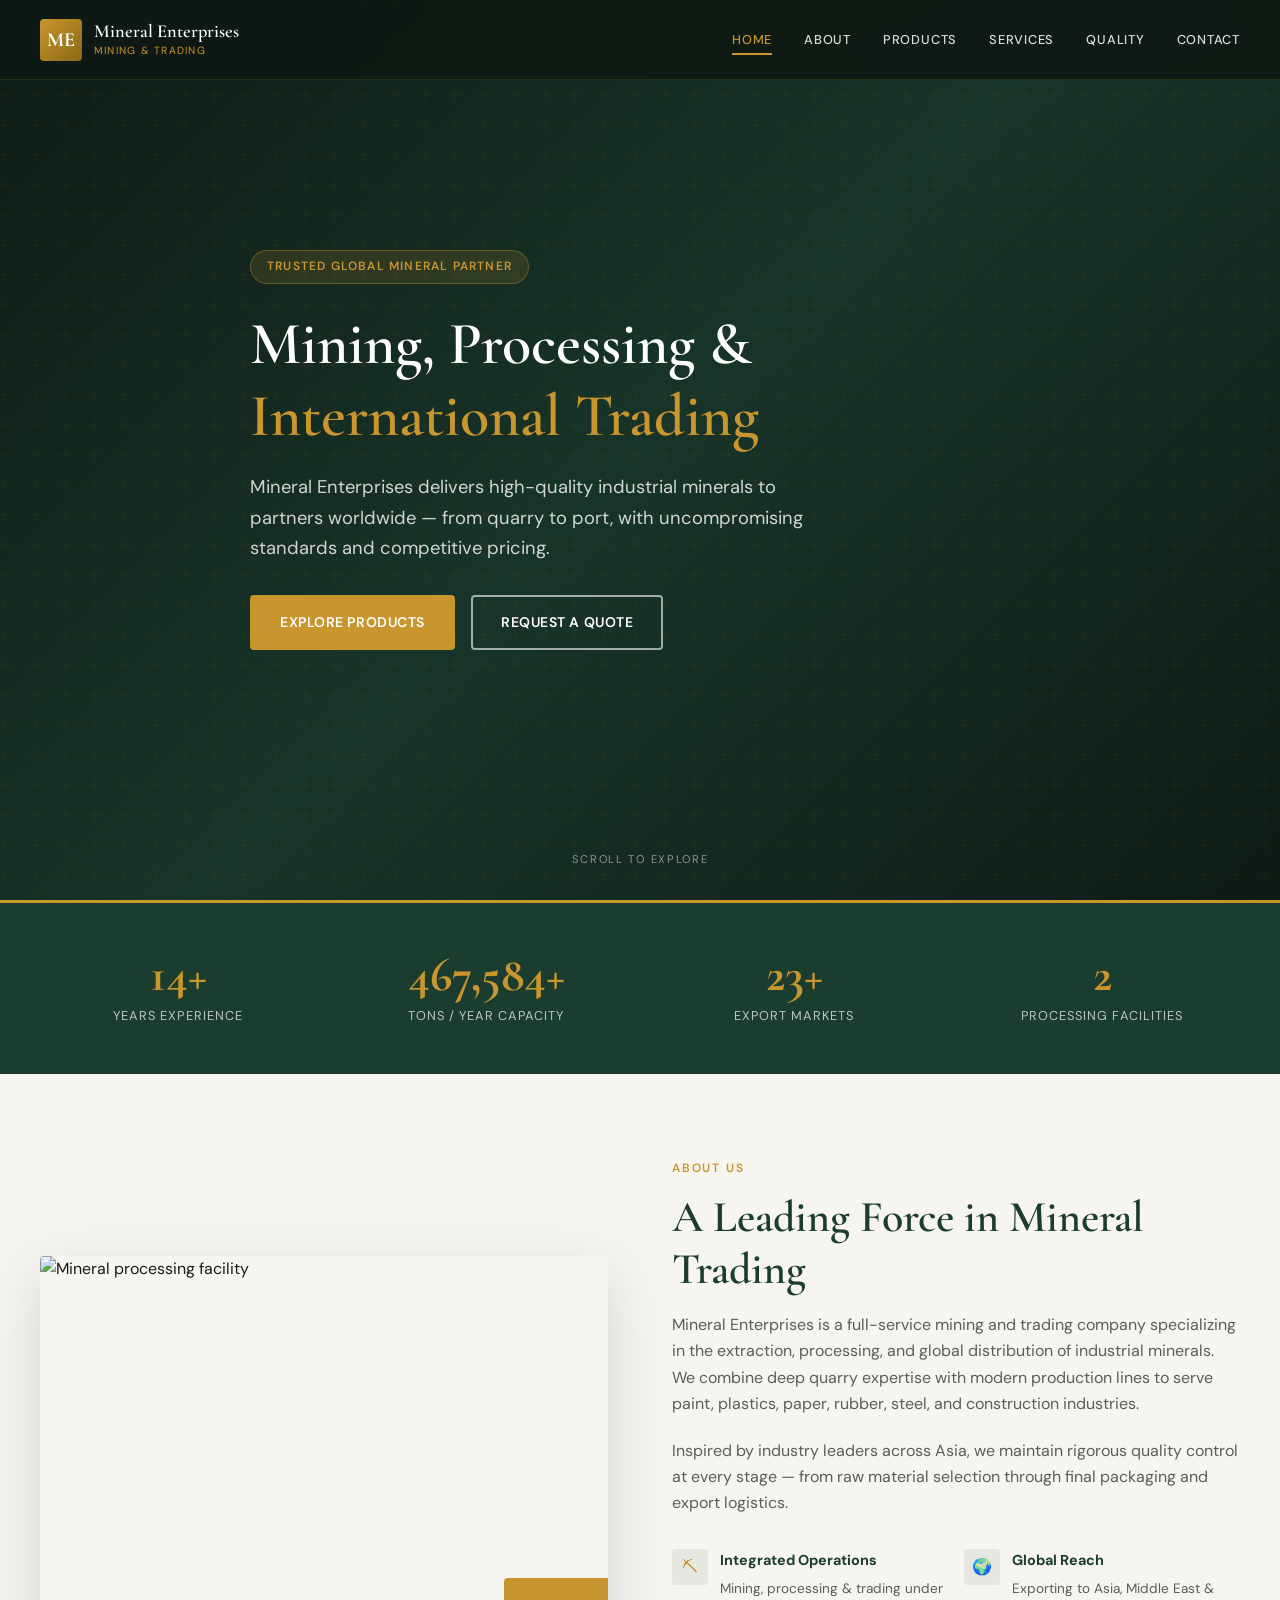
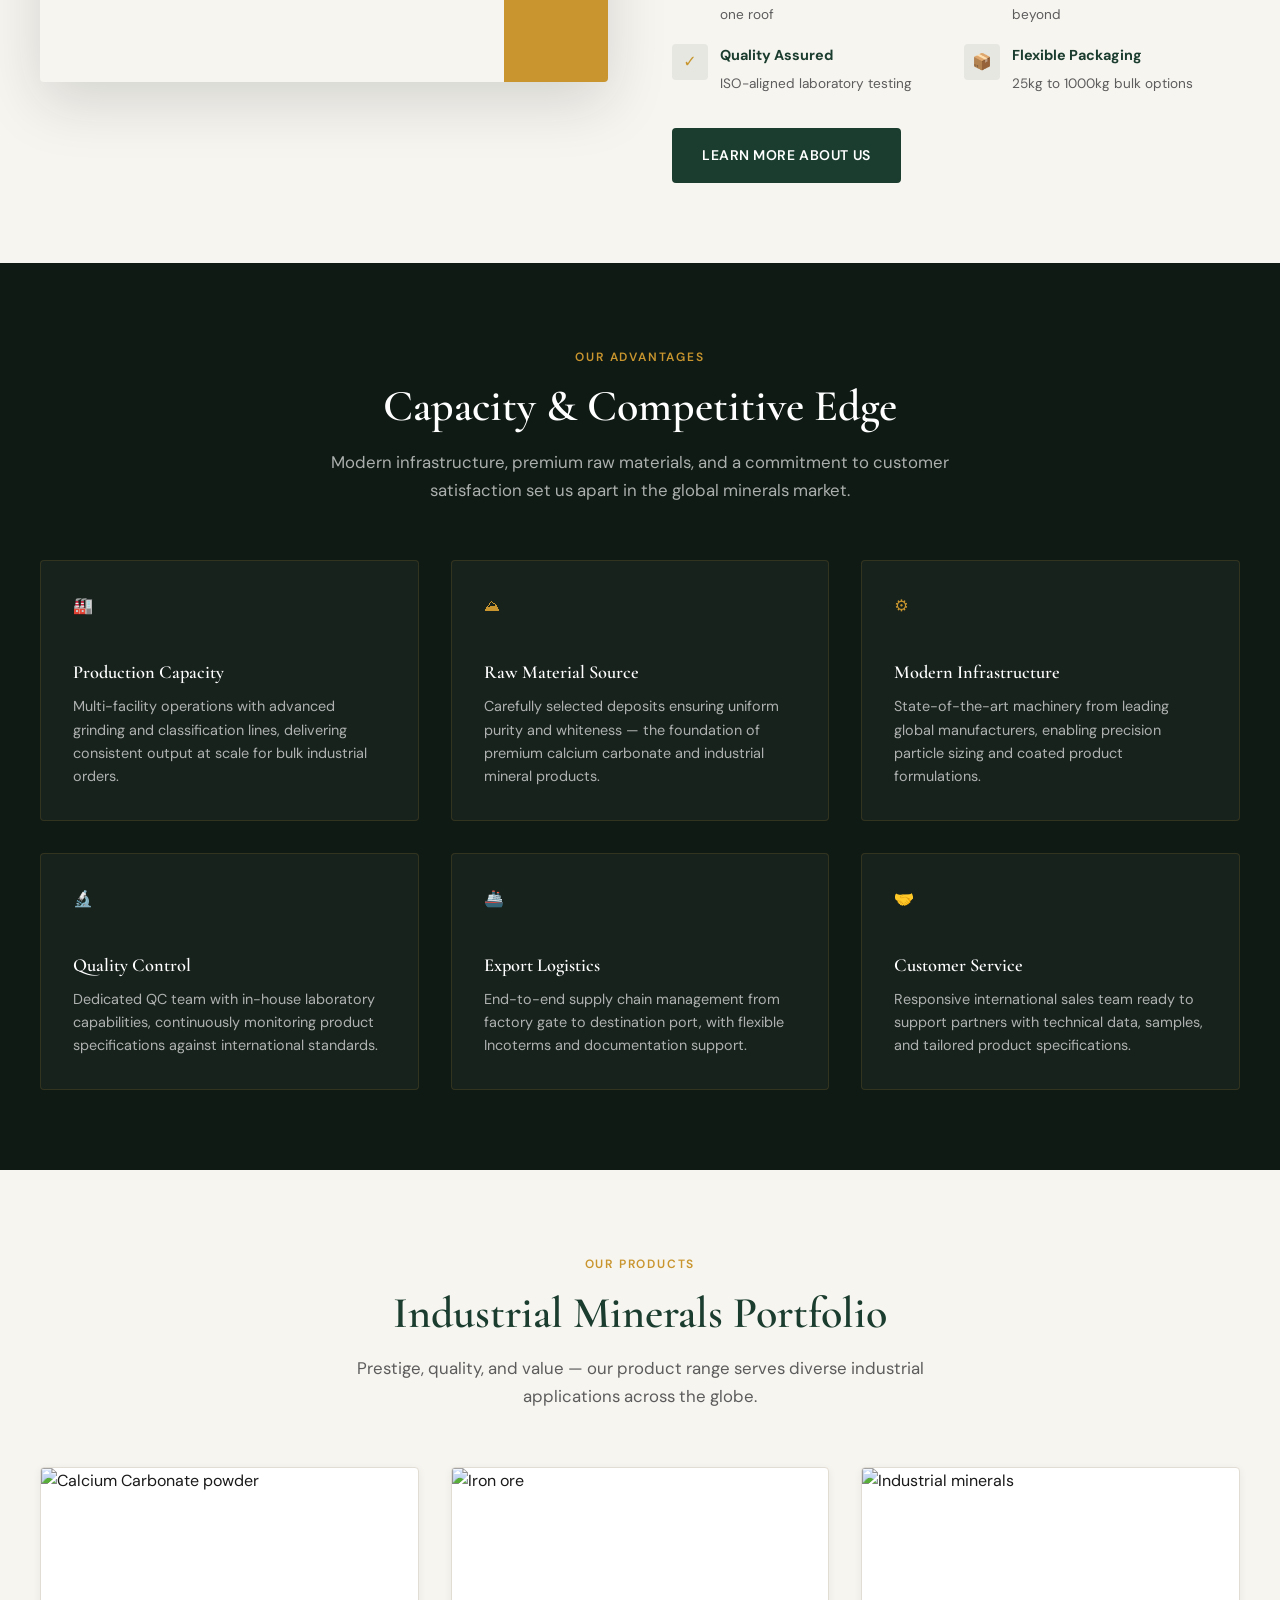
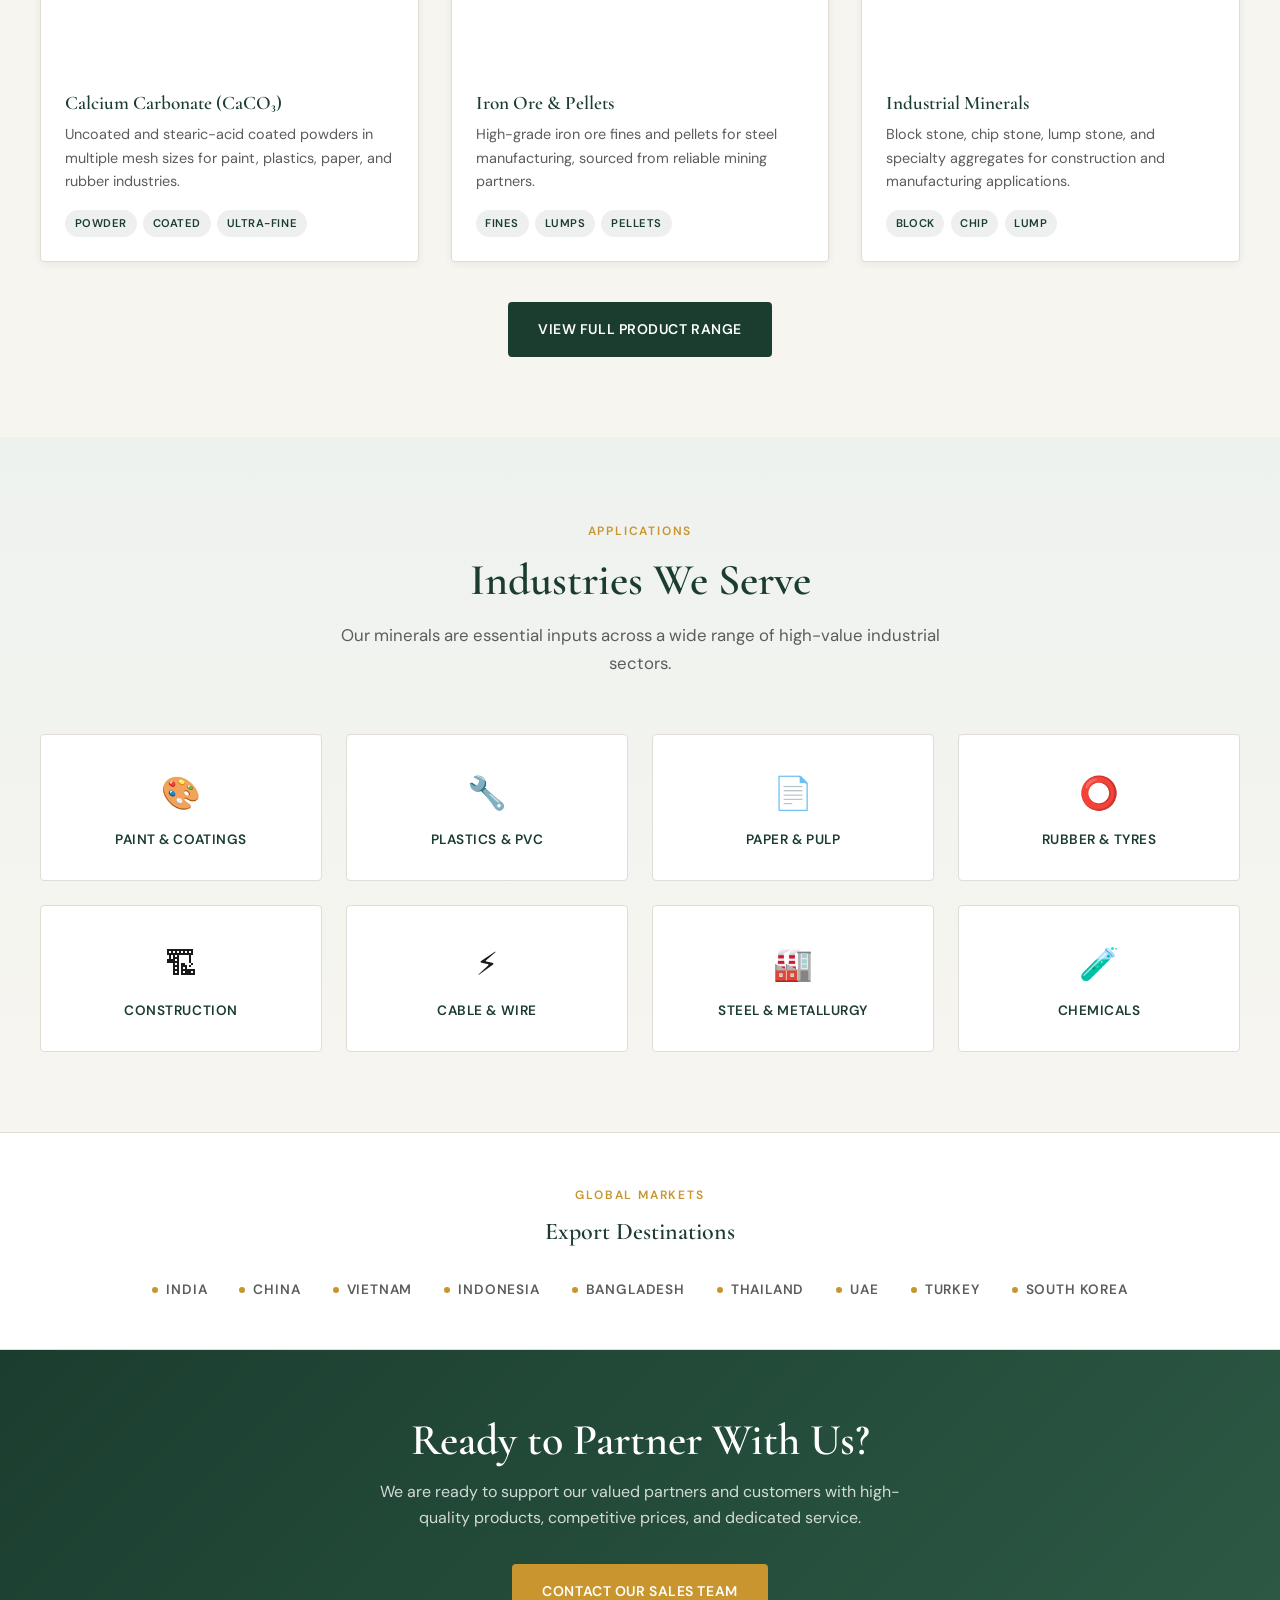
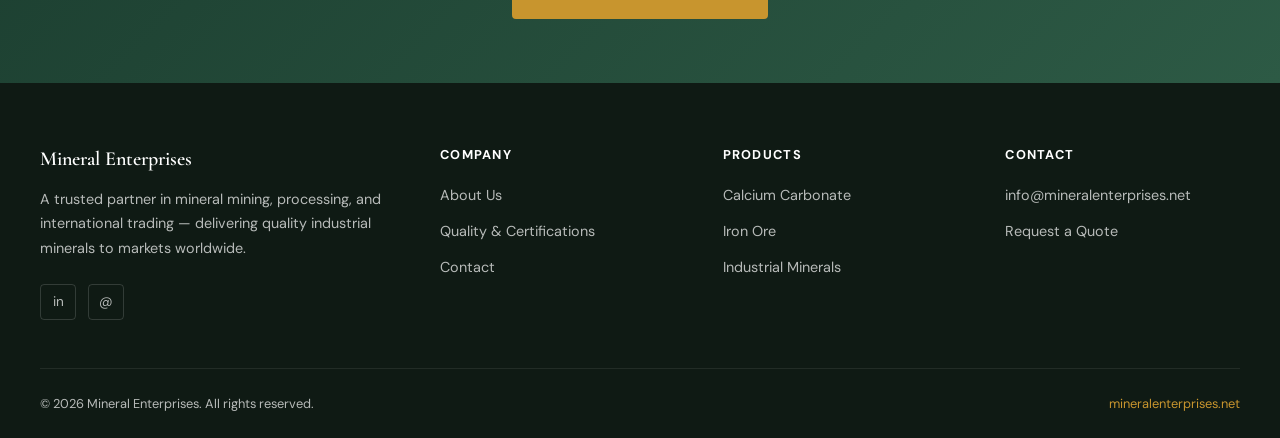
==== index.html @ fc304799 "Initial Mineral Enterprises corporate website. Static multi-page site for mineralenterprises.net wit" ====
<!DOCTYPE html>
<html lang="en">
<head>
  <meta charset="UTF-8">
  <meta name="viewport" content="width=device-width, initial-scale=1.0">
  <meta name="description" content="Mineral Enterprises — international mining, processing, and mineral trading. Premium industrial minerals for global markets.">
  <title>Mineral Enterprises | Mining &amp; Mineral Trading</title>
  <link rel="preconnect" href="https://fonts.googleapis.com">
  <link rel="preconnect" href="https://fonts.gstatic.com" crossorigin>
  <link href="https://fonts.googleapis.com/css2?family=Cormorant+Garamond:wght@500;600;700&family=DM+Sans:wght@400;500;600;700&display=swap" rel="stylesheet">
  <link rel="stylesheet" href="css/styles.css">
  <link rel="icon" href="data:image/svg+xml,<svg xmlns='http://www.w3.org/2000/svg' viewBox='0 0 100 100'><rect fill='%231b3d2f' width='100' height='100' rx='12'/><text x='50' y='68' font-size='48' text-anchor='middle' fill='%23c8952e' font-family='serif'>ME</text></svg>">
</head>
<body>

  <header class="site-header">
    <div class="container header-inner">
      <a href="index.html" class="logo">
        <div class="logo-mark">ME</div>
        <div class="logo-text">
          <span class="logo-name">Mineral Enterprises</span>
          <span class="logo-tagline">Mining &amp; Trading</span>
        </div>
      </a>
      <nav class="nav-desktop">
        <a href="index.html" class="active">Home</a>
        <a href="about.html">About</a>
        <a href="products.html">Products</a>
        <a href="services.html">Services</a>
        <a href="quality.html">Quality</a>
        <a href="contact.html">Contact</a>
      </nav>
      <button class="nav-toggle" aria-label="Toggle menu">
        <span></span><span></span><span></span>
      </button>
    </div>
    <nav class="nav-mobile">
      <a href="index.html" class="active">Home</a>
      <a href="about.html">About</a>
      <a href="products.html">Products</a>
      <a href="services.html">Services</a>
      <a href="quality.html">Quality</a>
      <a href="contact.html">Contact</a>
    </nav>
  </header>

  <section class="hero">
    <div class="hero-bg"></div>
    <div class="hero-pattern"></div>
    <div class="container hero-content">
      <div class="hero-badge">Trusted Global Mineral Partner</div>
      <h1>Mining, Processing &amp; <em>International Trading</em></h1>
      <p class="hero-lead">
        Mineral Enterprises delivers high-quality industrial minerals to partners worldwide — from quarry to port, with uncompromising standards and competitive pricing.
      </p>
      <div class="hero-actions">
        <a href="products.html" class="btn btn-primary">Explore Products</a>
        <a href="contact.html" class="btn btn-outline">Request a Quote</a>
      </div>
    </div>
    <div class="hero-scroll">Scroll to explore</div>
  </section>

  <div class="stats-bar">
    <div class="container stats-grid">
      <div class="stat-item">
        <div class="stat-number" data-count="15" data-suffix="+">0</div>
        <div class="stat-label">Years Experience</div>
      </div>
      <div class="stat-item">
        <div class="stat-number" data-count="500000" data-suffix="+">0</div>
        <div class="stat-label">Tons / Year Capacity</div>
      </div>
      <div class="stat-item">
        <div class="stat-number" data-count="25" data-suffix="+">0</div>
        <div class="stat-label">Export Markets</div>
      </div>
      <div class="stat-item">
        <div class="stat-number" data-count="3">0</div>
        <div class="stat-label">Processing Facilities</div>
      </div>
    </div>
  </div>

  <section id="about">
    <div class="container about-grid">
      <div class="about-image">
        <img src="https://images.unsplash.com/photo-1581094794329-c8112a89af12?w=800&q=80" alt="Mineral processing facility">
        <div class="about-image-accent"></div>
      </div>
      <div class="about-content">
        <span class="section-label">About Us</span>
        <h2 class="section-title">A Leading Force in Mineral Trading</h2>
        <p>
          Mineral Enterprises is a full-service mining and trading company specializing in the extraction, processing, and global distribution of industrial minerals. We combine deep quarry expertise with modern production lines to serve paint, plastics, paper, rubber, steel, and construction industries.
        </p>
        <p>
          Inspired by industry leaders across Asia, we maintain rigorous quality control at every stage — from raw material selection through final packaging and export logistics.
        </p>
        <div class="about-features">
          <div class="about-feature">
            <div class="feature-icon">⛏</div>
            <div>
              <strong>Integrated Operations</strong>
              <span>Mining, processing &amp; trading under one roof</span>
            </div>
          </div>
          <div class="about-feature">
            <div class="feature-icon">🌍</div>
            <div>
              <strong>Global Reach</strong>
              <span>Exporting to Asia, Middle East &amp; beyond</span>
            </div>
          </div>
          <div class="about-feature">
            <div class="feature-icon">✓</div>
            <div>
              <strong>Quality Assured</strong>
              <span>ISO-aligned laboratory testing</span>
            </div>
          </div>
          <div class="about-feature">
            <div class="feature-icon">📦</div>
            <div>
              <strong>Flexible Packaging</strong>
              <span>25kg to 1000kg bulk options</span>
            </div>
          </div>
        </div>
        <a href="about.html" class="btn btn-dark">Learn More About Us</a>
      </div>
    </div>
  </section>

  <section class="advantages">
    <div class="container">
      <div class="section-header">
        <span class="section-label">Our Advantages</span>
        <h2 class="section-title">Capacity &amp; Competitive Edge</h2>
        <p class="section-desc">Modern infrastructure, premium raw materials, and a commitment to customer satisfaction set us apart in the global minerals market.</p>
      </div>
      <div class="advantages-grid">
        <div class="advantage-card">
          <div class="advantage-icon">🏭</div>
          <h3>Production Capacity</h3>
          <p>Multi-facility operations with advanced grinding and classification lines, delivering consistent output at scale for bulk industrial orders.</p>
        </div>
        <div class="advantage-card">
          <div class="advantage-icon">⛰</div>
          <h3>Raw Material Source</h3>
          <p>Carefully selected deposits ensuring uniform purity and whiteness — the foundation of premium calcium carbonate and industrial mineral products.</p>
        </div>
        <div class="advantage-card">
          <div class="advantage-icon">⚙</div>
          <h3>Modern Infrastructure</h3>
          <p>State-of-the-art machinery from leading global manufacturers, enabling precision particle sizing and coated product formulations.</p>
        </div>
        <div class="advantage-card">
          <div class="advantage-icon">🔬</div>
          <h3>Quality Control</h3>
          <p>Dedicated QC team with in-house laboratory capabilities, continuously monitoring product specifications against international standards.</p>
        </div>
        <div class="advantage-card">
          <div class="advantage-icon">🚢</div>
          <h3>Export Logistics</h3>
          <p>End-to-end supply chain management from factory gate to destination port, with flexible Incoterms and documentation support.</p>
        </div>
        <div class="advantage-card">
          <div class="advantage-icon">🤝</div>
          <h3>Customer Service</h3>
          <p>Responsive international sales team ready to support partners with technical data, samples, and tailored product specifications.</p>
        </div>
      </div>
    </div>
  </section>

  <section id="products">
    <div class="container">
      <div class="section-header">
        <span class="section-label">Our Products</span>
        <h2 class="section-title">Industrial Minerals Portfolio</h2>
        <p class="section-desc">Prestige, quality, and value — our product range serves diverse industrial applications across the globe.</p>
      </div>
      <div class="products-grid">
        <article class="product-card">
          <div class="product-image">
            <img src="https://images.unsplash.com/photo-1611273426858-450d8e129c82?w=600&q=80" alt="Calcium Carbonate powder">
          </div>
          <div class="product-body">
            <h3>Calcium Carbonate (CaCO₃)</h3>
            <p>Uncoated and stearic-acid coated powders in multiple mesh sizes for paint, plastics, paper, and rubber industries.</p>
            <div class="product-tags">
              <span class="product-tag">Powder</span>
              <span class="product-tag">Coated</span>
              <span class="product-tag">Ultra-fine</span>
            </div>
          </div>
        </article>
        <article class="product-card">
          <div class="product-image">
            <img src="https://images.unsplash.com/photo-1518709268805-4e9042af2179?w=600&q=80" alt="Iron ore">
          </div>
          <div class="product-body">
            <h3>Iron Ore &amp; Pellets</h3>
            <p>High-grade iron ore fines and pellets for steel manufacturing, sourced from reliable mining partners.</p>
            <div class="product-tags">
              <span class="product-tag">Fines</span>
              <span class="product-tag">Lumps</span>
              <span class="product-tag">Pellets</span>
            </div>
          </div>
        </article>
        <article class="product-card">
          <div class="product-image">
            <img src="https://images.unsplash.com/photo-1473341304170-971dccb5ac1e?w=600&q=80" alt="Industrial minerals">
          </div>
          <div class="product-body">
            <h3>Industrial Minerals</h3>
            <p>Block stone, chip stone, lump stone, and specialty aggregates for construction and manufacturing applications.</p>
            <div class="product-tags">
              <span class="product-tag">Block</span>
              <span class="product-tag">Chip</span>
              <span class="product-tag">Lump</span>
            </div>
          </div>
        </article>
      </div>
      <div style="text-align:center; margin-top:2.5rem;">
        <a href="products.html" class="btn btn-dark">View Full Product Range</a>
      </div>
    </div>
  </section>

  <section class="applications">
    <div class="container">
      <div class="section-header">
        <span class="section-label">Applications</span>
        <h2 class="section-title">Industries We Serve</h2>
        <p class="section-desc">Our minerals are essential inputs across a wide range of high-value industrial sectors.</p>
      </div>
      <div class="app-grid">
        <div class="app-item"><div class="app-icon">🎨</div><h4>Paint &amp; Coatings</h4></div>
        <div class="app-item"><div class="app-icon">🔧</div><h4>Plastics &amp; PVC</h4></div>
        <div class="app-item"><div class="app-icon">📄</div><h4>Paper &amp; Pulp</h4></div>
        <div class="app-item"><div class="app-icon">⭕</div><h4>Rubber &amp; Tyres</h4></div>
        <div class="app-item"><div class="app-icon">🏗</div><h4>Construction</h4></div>
        <div class="app-item"><div class="app-icon">⚡</div><h4>Cable &amp; Wire</h4></div>
        <div class="app-item"><div class="app-icon">🏭</div><h4>Steel &amp; Metallurgy</h4></div>
        <div class="app-item"><div class="app-icon">🧪</div><h4>Chemicals</h4></div>
      </div>
    </div>
  </section>

  <div class="markets-strip">
    <div class="container">
      <div class="section-header" style="margin-bottom:2rem;">
        <span class="section-label">Global Markets</span>
        <h2 class="section-title" style="font-size:1.5rem;">Export Destinations</h2>
      </div>
      <div class="markets-list">
        <span class="market-item">India</span>
        <span class="market-item">China</span>
        <span class="market-item">Vietnam</span>
        <span class="market-item">Indonesia</span>
        <span class="market-item">Bangladesh</span>
        <span class="market-item">Thailand</span>
        <span class="market-item">UAE</span>
        <span class="market-item">Turkey</span>
        <span class="market-item">South Korea</span>
      </div>
    </div>
  </div>

  <section class="cta-banner">
    <div class="container">
      <h2>Ready to Partner With Us?</h2>
      <p>We are ready to support our valued partners and customers with high-quality products, competitive prices, and dedicated service.</p>
      <a href="contact.html" class="btn btn-primary">Contact Our Sales Team</a>
    </div>
  </section>

  <footer class="site-footer">
    <div class="container footer-grid">
      <div class="footer-brand">
        <div class="logo-name">Mineral Enterprises</div>
        <p>A trusted partner in mineral mining, processing, and international trading — delivering quality industrial minerals to markets worldwide.</p>
        <div class="footer-social">
          <a href="#" aria-label="LinkedIn">in</a>
          <a href="#" aria-label="Email">@</a>
        </div>
      </div>
      <div class="footer-col">
        <h4>Company</h4>
        <ul>
          <li><a href="about.html">About Us</a></li>
          <li><a href="quality.html">Quality &amp; Certifications</a></li>
          <li><a href="contact.html">Contact</a></li>
        </ul>
      </div>
      <div class="footer-col">
        <h4>Products</h4>
        <ul>
          <li><a href="products.html">Calcium Carbonate</a></li>
          <li><a href="products.html">Iron Ore</a></li>
          <li><a href="products.html">Industrial Minerals</a></li>
        </ul>
      </div>
      <div class="footer-col">
        <h4>Contact</h4>
        <ul>
          <li><a href="mailto:info@mineralenterprises.net">info@mineralenterprises.net</a></li>
          <li><a href="contact.html">Request a Quote</a></li>
        </ul>
      </div>
    </div>
    <div class="container footer-bottom">
      <span>&copy; 2026 Mineral Enterprises. All rights reserved.</span>
      <span><a href="https://mineralenterprises.net">mineralenterprises.net</a></span>
    </div>
  </footer>

  <script src="js/main.js"></script>
</body>
</html>
---- css/styles.css ----
/* Mineral Enterprises — corporate mining & trading theme */

:root {
  --color-bg: #f7f5f0;
  --color-bg-dark: #0f1a14;
  --color-bg-card: #ffffff;
  --color-primary: #1b3d2f;
  --color-primary-light: #2d5a45;
  --color-accent: #c8952e;
  --color-accent-light: #e4b04a;
  --color-text: #1a1a1a;
  --color-text-muted: #5c5c5c;
  --color-border: #e2ddd4;
  --font-display: "Cormorant Garamond", Georgia, serif;
  --font-body: "DM Sans", system-ui, sans-serif;
  --shadow-sm: 0 2px 8px rgba(15, 26, 20, 0.06);
  --shadow-md: 0 8px 32px rgba(15, 26, 20, 0.1);
  --shadow-lg: 0 20px 60px rgba(15, 26, 20, 0.15);
  --radius: 4px;
  --max-width: 1200px;
  --header-height: 80px;
}

*,
*::before,
*::after {
  box-sizing: border-box;
  margin: 0;
  padding: 0;
}

html {
  scroll-behavior: smooth;
}

body {
  font-family: var(--font-body);
  font-size: 16px;
  line-height: 1.65;
  color: var(--color-text);
  background: var(--color-bg);
  -webkit-font-smoothing: antialiased;
}

img {
  max-width: 100%;
  height: auto;
  display: block;
}

a {
  color: inherit;
  text-decoration: none;
}

ul {
  list-style: none;
}

.container {
  width: min(100% - 2.5rem, var(--max-width));
  margin-inline: auto;
}

/* Typography */
h1, h2, h3, h4 {
  font-family: var(--font-display);
  font-weight: 600;
  line-height: 1.2;
  color: var(--color-primary);
}

h1 { font-size: clamp(2.25rem, 5vw, 3.75rem); }
h2 { font-size: clamp(1.75rem, 3.5vw, 2.75rem); }
h3 { font-size: clamp(1.25rem, 2.5vw, 1.75rem); }

.section-label {
  display: inline-block;
  font-size: 0.75rem;
  font-weight: 600;
  letter-spacing: 0.15em;
  text-transform: uppercase;
  color: var(--color-accent);
  margin-bottom: 0.75rem;
}

.section-title {
  margin-bottom: 1rem;
}

.section-desc {
  color: var(--color-text-muted);
  max-width: 640px;
  font-size: 1.05rem;
}

/* Buttons */
.btn {
  display: inline-flex;
  align-items: center;
  gap: 0.5rem;
  padding: 0.875rem 1.75rem;
  font-family: var(--font-body);
  font-size: 0.875rem;
  font-weight: 600;
  letter-spacing: 0.04em;
  text-transform: uppercase;
  border: 2px solid transparent;
  border-radius: var(--radius);
  cursor: pointer;
  transition: all 0.25s ease;
}

.btn-primary {
  background: var(--color-accent);
  color: #fff;
  border-color: var(--color-accent);
}

.btn-primary:hover {
  background: var(--color-accent-light);
  border-color: var(--color-accent-light);
  transform: translateY(-1px);
}

.btn-outline {
  background: transparent;
  color: #fff;
  border-color: rgba(255, 255, 255, 0.6);
}

.btn-outline:hover {
  background: rgba(255, 255, 255, 0.1);
  border-color: #fff;
}

.btn-dark {
  background: var(--color-primary);
  color: #fff;
  border-color: var(--color-primary);
}

.btn-dark:hover {
  background: var(--color-primary-light);
  border-color: var(--color-primary-light);
}

/* Header */
.site-header {
  position: fixed;
  top: 0;
  left: 0;
  right: 0;
  z-index: 1000;
  height: var(--header-height);
  background: rgba(15, 26, 20, 0.95);
  backdrop-filter: blur(12px);
  border-bottom: 1px solid rgba(200, 149, 46, 0.15);
  transition: box-shadow 0.3s ease;
}

.site-header.scrolled {
  box-shadow: var(--shadow-md);
}

.header-inner {
  display: flex;
  align-items: center;
  justify-content: space-between;
  height: var(--header-height);
}

.logo {
  display: flex;
  align-items: center;
  gap: 0.75rem;
}

.logo-mark {
  width: 42px;
  height: 42px;
  background: linear-gradient(135deg, var(--color-accent), #8b6914);
  border-radius: var(--radius);
  display: flex;
  align-items: center;
  justify-content: center;
  font-family: var(--font-display);
  font-size: 1.25rem;
  font-weight: 700;
  color: #fff;
}

.logo-text {
  display: flex;
  flex-direction: column;
}

.logo-name {
  font-family: var(--font-display);
  font-size: 1.15rem;
  font-weight: 600;
  color: #fff;
  line-height: 1.2;
}

.logo-tagline {
  font-size: 0.65rem;
  letter-spacing: 0.12em;
  text-transform: uppercase;
  color: var(--color-accent);
}

.nav-desktop {
  display: flex;
  align-items: center;
  gap: 2rem;
}

.nav-desktop a {
  font-size: 0.8rem;
  font-weight: 500;
  letter-spacing: 0.06em;
  text-transform: uppercase;
  color: rgba(255, 255, 255, 0.85);
  transition: color 0.2s;
  position: relative;
}

.nav-desktop a::after {
  content: "";
  position: absolute;
  bottom: -4px;
  left: 0;
  width: 0;
  height: 2px;
  background: var(--color-accent);
  transition: width 0.25s ease;
}

.nav-desktop a:hover,
.nav-desktop a.active {
  color: var(--color-accent);
}

.nav-desktop a.active::after,
.nav-desktop a:hover::after {
  width: 100%;
}

.nav-toggle {
  display: none;
  flex-direction: column;
  gap: 5px;
  background: none;
  border: none;
  cursor: pointer;
  padding: 4px;
}

.nav-toggle span {
  display: block;
  width: 24px;
  height: 2px;
  background: #fff;
  transition: all 0.3s ease;
}

.nav-mobile {
  display: none;
  position: fixed;
  top: var(--header-height);
  left: 0;
  right: 0;
  background: var(--color-bg-dark);
  padding: 1.5rem;
  border-bottom: 1px solid rgba(200, 149, 46, 0.2);
}

.nav-mobile.open {
  display: block;
}

.nav-mobile a {
  display: block;
  padding: 0.875rem 0;
  font-size: 0.9rem;
  font-weight: 500;
  letter-spacing: 0.06em;
  text-transform: uppercase;
  color: rgba(255, 255, 255, 0.9);
  border-bottom: 1px solid rgba(255, 255, 255, 0.08);
}

.nav-mobile a:hover,
.nav-mobile a.active {
  color: var(--color-accent);
}

/* Hero */
.hero {
  position: relative;
  min-height: 100vh;
  display: flex;
  align-items: center;
  background: var(--color-bg-dark);
  overflow: hidden;
  padding-top: var(--header-height);
}

.hero-bg {
  position: absolute;
  inset: 0;
  background:
    linear-gradient(135deg, rgba(15, 26, 20, 0.92) 0%, rgba(27, 61, 47, 0.75) 50%, rgba(15, 26, 20, 0.88) 100%),
    url("https://images.unsplash.com/photo-1518709268805-4e9042af2179?w=1920&q=80") center/cover no-repeat;
}

.hero-pattern {
  position: absolute;
  inset: 0;
  opacity: 0.04;
  background-image: url("data:image/svg+xml,%3Csvg width='60' height='60' viewBox='0 0 60 60' xmlns='http://www.w3.org/2000/svg'%3E%3Cg fill='none' fill-rule='evenodd'%3E%3Cg fill='%23c8952e' fill-opacity='1'%3E%3Cpath d='M36 34v-4h-2v4h-4v2h4v4h2v-4h4v-2h-4zm0-30V0h-2v4h-4v2h4v4h2V6h4V4h-4zM6 34v-4H4v4H0v2h4v4h2v-4h4v-2H6zM6 4V0H4v4H0v2h4v4h2V6h4V4H6z'/%3E%3C/g%3E%3C/g%3E%3C/svg%3E");
}

.hero-content {
  position: relative;
  z-index: 1;
  max-width: 780px;
  padding: 4rem 0;
}

.hero-badge {
  display: inline-flex;
  align-items: center;
  gap: 0.5rem;
  padding: 0.4rem 1rem;
  background: rgba(200, 149, 46, 0.15);
  border: 1px solid rgba(200, 149, 46, 0.35);
  border-radius: 100px;
  font-size: 0.75rem;
  font-weight: 600;
  letter-spacing: 0.1em;
  text-transform: uppercase;
  color: var(--color-accent);
  margin-bottom: 1.5rem;
}

.hero h1 {
  color: #fff;
  margin-bottom: 1.25rem;
}

.hero h1 em {
  font-style: normal;
  color: var(--color-accent);
}

.hero-lead {
  font-size: 1.15rem;
  color: rgba(255, 255, 255, 0.8);
  margin-bottom: 2rem;
  max-width: 560px;
}

.hero-actions {
  display: flex;
  flex-wrap: wrap;
  gap: 1rem;
}

.hero-scroll {
  position: absolute;
  bottom: 2rem;
  left: 50%;
  transform: translateX(-50%);
  color: rgba(255, 255, 255, 0.5);
  font-size: 0.7rem;
  letter-spacing: 0.15em;
  text-transform: uppercase;
  animation: bounce 2s infinite;
}

@keyframes bounce {
  0%, 100% { transform: translateX(-50%) translateY(0); }
  50% { transform: translateX(-50%) translateY(6px); }
}

/* Stats bar */
.stats-bar {
  background: var(--color-primary);
  padding: 3rem 0;
  border-top: 3px solid var(--color-accent);
}

.stats-grid {
  display: grid;
  grid-template-columns: repeat(4, 1fr);
  gap: 2rem;
  text-align: center;
}

.stat-item {
  color: #fff;
}

.stat-number {
  font-family: var(--font-display);
  font-size: clamp(2rem, 4vw, 3rem);
  font-weight: 700;
  color: var(--color-accent);
  line-height: 1;
  margin-bottom: 0.35rem;
}

.stat-label {
  font-size: 0.8rem;
  letter-spacing: 0.08em;
  text-transform: uppercase;
  color: rgba(255, 255, 255, 0.7);
}

/* Sections */
section {
  padding: 5rem 0;
}

.section-header {
  text-align: center;
  margin-bottom: 3.5rem;
}

.section-header .section-desc {
  margin-inline: auto;
}

/* About preview */
.about-grid {
  display: grid;
  grid-template-columns: 1fr 1fr;
  gap: 4rem;
  align-items: center;
}

.about-image {
  position: relative;
  border-radius: var(--radius);
  overflow: hidden;
  aspect-ratio: 4/3;
  box-shadow: var(--shadow-lg);
}

.about-image img {
  width: 100%;
  height: 100%;
  object-fit: cover;
}

.about-image-accent {
  position: absolute;
  bottom: -1rem;
  right: -1rem;
  width: 120px;
  height: 120px;
  background: var(--color-accent);
  z-index: -1;
  border-radius: var(--radius);
}

.about-content p {
  color: var(--color-text-muted);
  margin-bottom: 1.25rem;
}

.about-features {
  display: grid;
  grid-template-columns: 1fr 1fr;
  gap: 1rem;
  margin: 2rem 0;
}

.about-feature {
  display: flex;
  align-items: flex-start;
  gap: 0.75rem;
}

.feature-icon {
  flex-shrink: 0;
  width: 36px;
  height: 36px;
  background: rgba(27, 61, 47, 0.08);
  border-radius: var(--radius);
  display: flex;
  align-items: center;
  justify-content: center;
  color: var(--color-accent);
  font-size: 1rem;
}

.about-feature strong {
  display: block;
  font-size: 0.9rem;
  color: var(--color-primary);
  margin-bottom: 0.15rem;
}

.about-feature span {
  font-size: 0.85rem;
  color: var(--color-text-muted);
}

/* Advantages */
.advantages {
  background: var(--color-bg-dark);
  color: #fff;
}

.advantages .section-label { color: var(--color-accent); }
.advantages .section-title { color: #fff; }
.advantages .section-desc { color: rgba(255, 255, 255, 0.65); }

.advantages-grid {
  display: grid;
  grid-template-columns: repeat(3, 1fr);
  gap: 2rem;
}

.advantage-card {
  padding: 2rem;
  background: rgba(255, 255, 255, 0.04);
  border: 1px solid rgba(200, 149, 46, 0.15);
  border-radius: var(--radius);
  transition: all 0.3s ease;
}

.advantage-card:hover {
  background: rgba(255, 255, 255, 0.07);
  border-color: rgba(200, 149, 46, 0.35);
  transform: translateY(-4px);
}

.advantage-icon {
  width: 48px;
  height: 48px;
  margin-bottom: 1.25rem;
  color: var(--color-accent);
}

.advantage-card h3 {
  color: #fff;
  font-size: 1.15rem;
  margin-bottom: 0.75rem;
}

.advantage-card p {
  font-size: 0.9rem;
  color: rgba(255, 255, 255, 0.65);
  line-height: 1.6;
}

/* Products */
.products-grid {
  display: grid;
  grid-template-columns: repeat(3, 1fr);
  gap: 2rem;
}

.product-card {
  background: var(--color-bg-card);
  border-radius: var(--radius);
  overflow: hidden;
  box-shadow: var(--shadow-sm);
  border: 1px solid var(--color-border);
  transition: all 0.3s ease;
}

.product-card:hover {
  box-shadow: var(--shadow-md);
  transform: translateY(-4px);
}

.product-image {
  height: 200px;
  overflow: hidden;
}

.product-image img {
  width: 100%;
  height: 100%;
  object-fit: cover;
  transition: transform 0.5s ease;
}

.product-card:hover .product-image img {
  transform: scale(1.05);
}

.product-body {
  padding: 1.5rem;
}

.product-body h3 {
  font-size: 1.2rem;
  margin-bottom: 0.5rem;
}

.product-body p {
  font-size: 0.9rem;
  color: var(--color-text-muted);
  margin-bottom: 1rem;
}

.product-tags {
  display: flex;
  flex-wrap: wrap;
  gap: 0.4rem;
}

.product-tag {
  font-size: 0.7rem;
  font-weight: 600;
  letter-spacing: 0.05em;
  text-transform: uppercase;
  padding: 0.25rem 0.6rem;
  background: rgba(27, 61, 47, 0.08);
  color: var(--color-primary);
  border-radius: 100px;
}

/* Applications */
.applications {
  background: linear-gradient(180deg, #eef2ef 0%, var(--color-bg) 100%);
}

.app-grid {
  display: grid;
  grid-template-columns: repeat(4, 1fr);
  gap: 1.5rem;
}

.app-item {
  text-align: center;
  padding: 2rem 1rem;
  background: var(--color-bg-card);
  border-radius: var(--radius);
  border: 1px solid var(--color-border);
  transition: all 0.25s ease;
}

.app-item:hover {
  border-color: var(--color-accent);
  box-shadow: var(--shadow-sm);
}

.app-icon {
  font-size: 2rem;
  margin-bottom: 0.75rem;
}

.app-item h4 {
  font-family: var(--font-body);
  font-size: 0.85rem;
  font-weight: 600;
  letter-spacing: 0.04em;
  text-transform: uppercase;
  color: var(--color-primary);
}

/* CTA */
.cta-banner {
  background: linear-gradient(135deg, var(--color-primary) 0%, var(--color-primary-light) 100%);
  padding: 4rem 0;
  text-align: center;
}

.cta-banner h2 {
  color: #fff;
  margin-bottom: 0.75rem;
}

.cta-banner p {
  color: rgba(255, 255, 255, 0.8);
  margin-bottom: 2rem;
  max-width: 520px;
  margin-inline: auto;
}

/* Page hero (inner pages) */
.page-hero {
  padding: calc(var(--header-height) + 4rem) 0 4rem;
  background: var(--color-bg-dark);
  text-align: center;
  position: relative;
  overflow: hidden;
}

.page-hero::before {
  content: "";
  position: absolute;
  inset: 0;
  background:
    linear-gradient(135deg, rgba(15, 26, 20, 0.95), rgba(27, 61, 47, 0.85)),
    url("https://images.unsplash.com/photo-1581094794329-c8112a89af12?w=1920&q=80") center/cover;
  z-index: 0;
}

.page-hero .container {
  position: relative;
  z-index: 1;
}

.page-hero h1 {
  color: #fff;
  margin-bottom: 0.75rem;
}

.page-hero p {
  color: rgba(255, 255, 255, 0.75);
  max-width: 560px;
  margin-inline: auto;
}

.breadcrumb {
  display: flex;
  justify-content: center;
  gap: 0.5rem;
  font-size: 0.8rem;
  color: rgba(255, 255, 255, 0.5);
  margin-bottom: 1.5rem;
}

.breadcrumb a:hover {
  color: var(--color-accent);
}

/* Timeline */
.timeline {
  position: relative;
  padding-left: 2rem;
  border-left: 2px solid var(--color-border);
}

.timeline-item {
  position: relative;
  padding-bottom: 2.5rem;
}

.timeline-item::before {
  content: "";
  position: absolute;
  left: calc(-2rem - 5px);
  top: 0.35rem;
  width: 10px;
  height: 10px;
  background: var(--color-accent);
  border-radius: 50%;
  border: 2px solid var(--color-bg);
}

.timeline-year {
  font-family: var(--font-display);
  font-size: 1.5rem;
  font-weight: 700;
  color: var(--color-accent);
  margin-bottom: 0.25rem;
}

.timeline-item h3 {
  font-size: 1.1rem;
  margin-bottom: 0.5rem;
}

.timeline-item p {
  color: var(--color-text-muted);
  font-size: 0.95rem;
}

/* Two column content */
.content-grid {
  display: grid;
  grid-template-columns: 1fr 1fr;
  gap: 4rem;
  align-items: start;
}

.content-block h2 {
  margin-bottom: 1rem;
}

.content-block p {
  color: var(--color-text-muted);
  margin-bottom: 1rem;
}

.values-grid {
  display: grid;
  grid-template-columns: repeat(2, 1fr);
  gap: 1.5rem;
  margin-top: 2rem;
}

.value-card {
  padding: 1.5rem;
  background: var(--color-bg-card);
  border: 1px solid var(--color-border);
  border-radius: var(--radius);
}

.value-card h4 {
  font-family: var(--font-body);
  font-size: 0.9rem;
  font-weight: 700;
  letter-spacing: 0.04em;
  text-transform: uppercase;
  color: var(--color-accent);
  margin-bottom: 0.5rem;
}

.value-card p {
  font-size: 0.9rem;
  color: var(--color-text-muted);
}

/* Services */
.service-card {
  display: grid;
  grid-template-columns: auto 1fr;
  gap: 1.5rem;
  padding: 2rem;
  background: var(--color-bg-card);
  border: 1px solid var(--color-border);
  border-radius: var(--radius);
  margin-bottom: 1.5rem;
  transition: all 0.25s ease;
}

.service-card:hover {
  border-color: var(--color-accent);
  box-shadow: var(--shadow-sm);
}

.service-num {
  font-family: var(--font-display);
  font-size: 2.5rem;
  font-weight: 700;
  color: rgba(200, 149, 46, 0.25);
  line-height: 1;
}

.service-card h3 {
  font-size: 1.2rem;
  margin-bottom: 0.5rem;
}

.service-card p {
  color: var(--color-text-muted);
  font-size: 0.95rem;
}

.service-list {
  margin-top: 0.75rem;
}

.service-list li {
  font-size: 0.85rem;
  color: var(--color-text-muted);
  padding: 0.25rem 0;
  padding-left: 1.25rem;
  position: relative;
}

.service-list li::before {
  content: "→";
  position: absolute;
  left: 0;
  color: var(--color-accent);
}

/* Quality */
.cert-grid {
  display: grid;
  grid-template-columns: repeat(3, 1fr);
  gap: 2rem;
}

.cert-card {
  text-align: center;
  padding: 2.5rem 1.5rem;
  background: var(--color-bg-card);
  border: 1px solid var(--color-border);
  border-radius: var(--radius);
}

.cert-badge {
  width: 80px;
  height: 80px;
  margin: 0 auto 1.25rem;
  background: linear-gradient(135deg, var(--color-primary), var(--color-primary-light));
  border-radius: 50%;
  display: flex;
  align-items: center;
  justify-content: center;
  color: var(--color-accent);
  font-family: var(--font-display);
  font-size: 1.1rem;
  font-weight: 700;
}

.cert-card h3 {
  font-size: 1.1rem;
  margin-bottom: 0.5rem;
}

.cert-card p {
  font-size: 0.9rem;
  color: var(--color-text-muted);
}

.process-steps {
  display: grid;
  grid-template-columns: repeat(4, 1fr);
  gap: 1.5rem;
  counter-reset: step;
}

.process-step {
  text-align: center;
  counter-increment: step;
}

.process-step::before {
  content: counter(step, decimal-leading-zero);
  display: block;
  font-family: var(--font-display);
  font-size: 2rem;
  font-weight: 700;
  color: var(--color-accent);
  margin-bottom: 0.75rem;
}

.process-step h4 {
  font-family: var(--font-body);
  font-size: 0.85rem;
  font-weight: 700;
  letter-spacing: 0.04em;
  text-transform: uppercase;
  color: var(--color-primary);
  margin-bottom: 0.5rem;
}

.process-step p {
  font-size: 0.85rem;
  color: var(--color-text-muted);
}

/* Contact */
.contact-grid {
  display: grid;
  grid-template-columns: 1fr 1.2fr;
  gap: 4rem;
}

.contact-info h2 {
  margin-bottom: 1rem;
}

.contact-info > p {
  color: var(--color-text-muted);
  margin-bottom: 2rem;
}

.contact-item {
  display: flex;
  gap: 1rem;
  margin-bottom: 1.5rem;
}

.contact-item-icon {
  flex-shrink: 0;
  width: 44px;
  height: 44px;
  background: rgba(27, 61, 47, 0.08);
  border-radius: var(--radius);
  display: flex;
  align-items: center;
  justify-content: center;
  color: var(--color-accent);
  font-size: 1.1rem;
}

.contact-item strong {
  display: block;
  font-size: 0.8rem;
  letter-spacing: 0.06em;
  text-transform: uppercase;
  color: var(--color-primary);
  margin-bottom: 0.2rem;
}

.contact-item span,
.contact-item a {
  font-size: 0.95rem;
  color: var(--color-text-muted);
}

.contact-item a:hover {
  color: var(--color-accent);
}

.contact-form {
  background: var(--color-bg-card);
  padding: 2.5rem;
  border-radius: var(--radius);
  border: 1px solid var(--color-border);
  box-shadow: var(--shadow-sm);
}

.form-group {
  margin-bottom: 1.25rem;
}

.form-group label {
  display: block;
  font-size: 0.8rem;
  font-weight: 600;
  letter-spacing: 0.04em;
  text-transform: uppercase;
  color: var(--color-primary);
  margin-bottom: 0.4rem;
}

.form-group input,
.form-group select,
.form-group textarea {
  width: 100%;
  padding: 0.75rem 1rem;
  font-family: var(--font-body);
  font-size: 0.95rem;
  border: 1px solid var(--color-border);
  border-radius: var(--radius);
  background: var(--color-bg);
  color: var(--color-text);
  transition: border-color 0.2s;
}

.form-group input:focus,
.form-group select:focus,
.form-group textarea:focus {
  outline: none;
  border-color: var(--color-accent);
}

.form-group textarea {
  min-height: 140px;
  resize: vertical;
}

.form-row {
  display: grid;
  grid-template-columns: 1fr 1fr;
  gap: 1rem;
}

.form-success {
  display: none;
  padding: 1rem;
  background: rgba(27, 61, 47, 0.08);
  border: 1px solid var(--color-primary);
  border-radius: var(--radius);
  color: var(--color-primary);
  font-size: 0.9rem;
  margin-top: 1rem;
}

.form-success.show {
  display: block;
}

/* Map placeholder */
.map-placeholder {
  height: 300px;
  background: linear-gradient(135deg, #dde5df, #c8d4cc);
  border-radius: var(--radius);
  display: flex;
  align-items: center;
  justify-content: center;
  color: var(--color-text-muted);
  font-size: 0.9rem;
  margin-top: 3rem;
  border: 1px solid var(--color-border);
}

/* Footer */
.site-footer {
  background: var(--color-bg-dark);
  color: rgba(255, 255, 255, 0.7);
  padding: 4rem 0 0;
}

.footer-grid {
  display: grid;
  grid-template-columns: 1.5fr 1fr 1fr 1fr;
  gap: 3rem;
  padding-bottom: 3rem;
  border-bottom: 1px solid rgba(255, 255, 255, 0.08);
}

.footer-brand .logo-name {
  font-size: 1.25rem;
  margin-bottom: 1rem;
}

.footer-brand p {
  font-size: 0.9rem;
  line-height: 1.7;
  margin-bottom: 1.5rem;
}

.footer-social {
  display: flex;
  gap: 0.75rem;
}

.footer-social a {
  width: 36px;
  height: 36px;
  border: 1px solid rgba(255, 255, 255, 0.15);
  border-radius: var(--radius);
  display: flex;
  align-items: center;
  justify-content: center;
  font-size: 0.85rem;
  transition: all 0.2s;
}

.footer-social a:hover {
  background: var(--color-accent);
  border-color: var(--color-accent);
  color: #fff;
}

.footer-col h4 {
  font-family: var(--font-body);
  font-size: 0.8rem;
  font-weight: 700;
  letter-spacing: 0.1em;
  text-transform: uppercase;
  color: #fff;
  margin-bottom: 1.25rem;
}

.footer-col ul li {
  margin-bottom: 0.6rem;
}

.footer-col a {
  font-size: 0.9rem;
  transition: color 0.2s;
}

.footer-col a:hover {
  color: var(--color-accent);
}

.footer-bottom {
  display: flex;
  justify-content: space-between;
  align-items: center;
  padding: 1.5rem 0;
  font-size: 0.8rem;
}

.footer-bottom a {
  color: var(--color-accent);
}

/* Markets strip */
.markets-strip {
  padding: 3rem 0;
  background: var(--color-bg-card);
  border-top: 1px solid var(--color-border);
  border-bottom: 1px solid var(--color-border);
}

.markets-list {
  display: flex;
  flex-wrap: wrap;
  justify-content: center;
  gap: 2rem;
}

.market-item {
  font-size: 0.85rem;
  font-weight: 600;
  letter-spacing: 0.06em;
  text-transform: uppercase;
  color: var(--color-text-muted);
  display: flex;
  align-items: center;
  gap: 0.5rem;
}

.market-item::before {
  content: "";
  width: 6px;
  height: 6px;
  background: var(--color-accent);
  border-radius: 50%;
}

/* Responsive */
@media (max-width: 1024px) {
  .stats-grid { grid-template-columns: repeat(2, 1fr); }
  .advantages-grid { grid-template-columns: 1fr 1fr; }
  .products-grid { grid-template-columns: 1fr 1fr; }
  .app-grid { grid-template-columns: repeat(2, 1fr); }
  .footer-grid { grid-template-columns: 1fr 1fr; }
  .cert-grid { grid-template-columns: 1fr 1fr; }
  .process-steps { grid-template-columns: repeat(2, 1fr); }
}

@media (max-width: 768px) {
  .nav-desktop { display: none; }
  .nav-toggle { display: flex; }

  .about-grid,
  .content-grid,
  .contact-grid {
    grid-template-columns: 1fr;
    gap: 2rem;
  }

  .stats-grid { grid-template-columns: 1fr 1fr; }
  .advantages-grid,
  .products-grid,
  .app-grid,
  .cert-grid,
  .process-steps,
  .values-grid,
  .about-features {
    grid-template-columns: 1fr;
  }

  .footer-grid { grid-template-columns: 1fr; }
  .footer-bottom { flex-direction: column; gap: 0.5rem; text-align: center; }
  .form-row { grid-template-columns: 1fr; }
  .service-card { grid-template-columns: 1fr; }
}

@media (max-width: 480px) {
  .stats-grid { grid-template-columns: 1fr; }
  .hero-actions { flex-direction: column; }
  .hero-actions .btn { width: 100%; justify-content: center; }
}
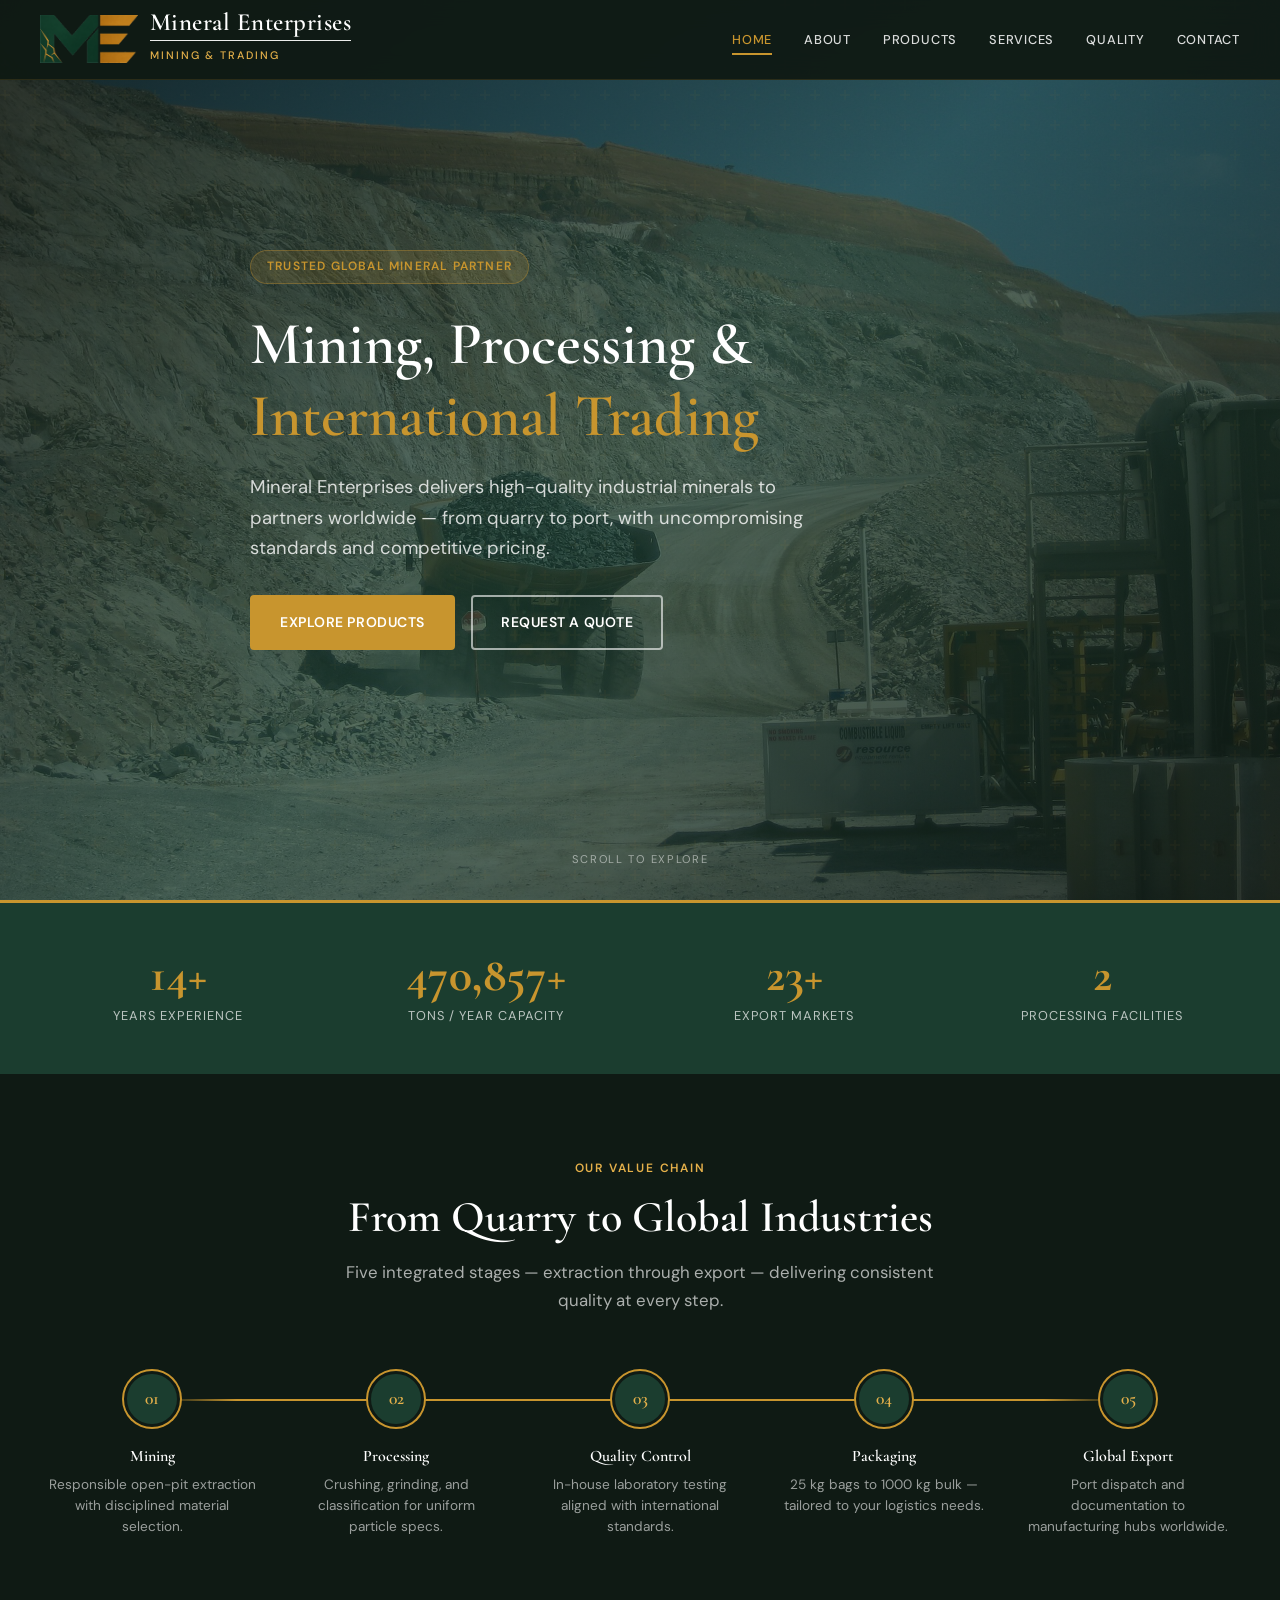
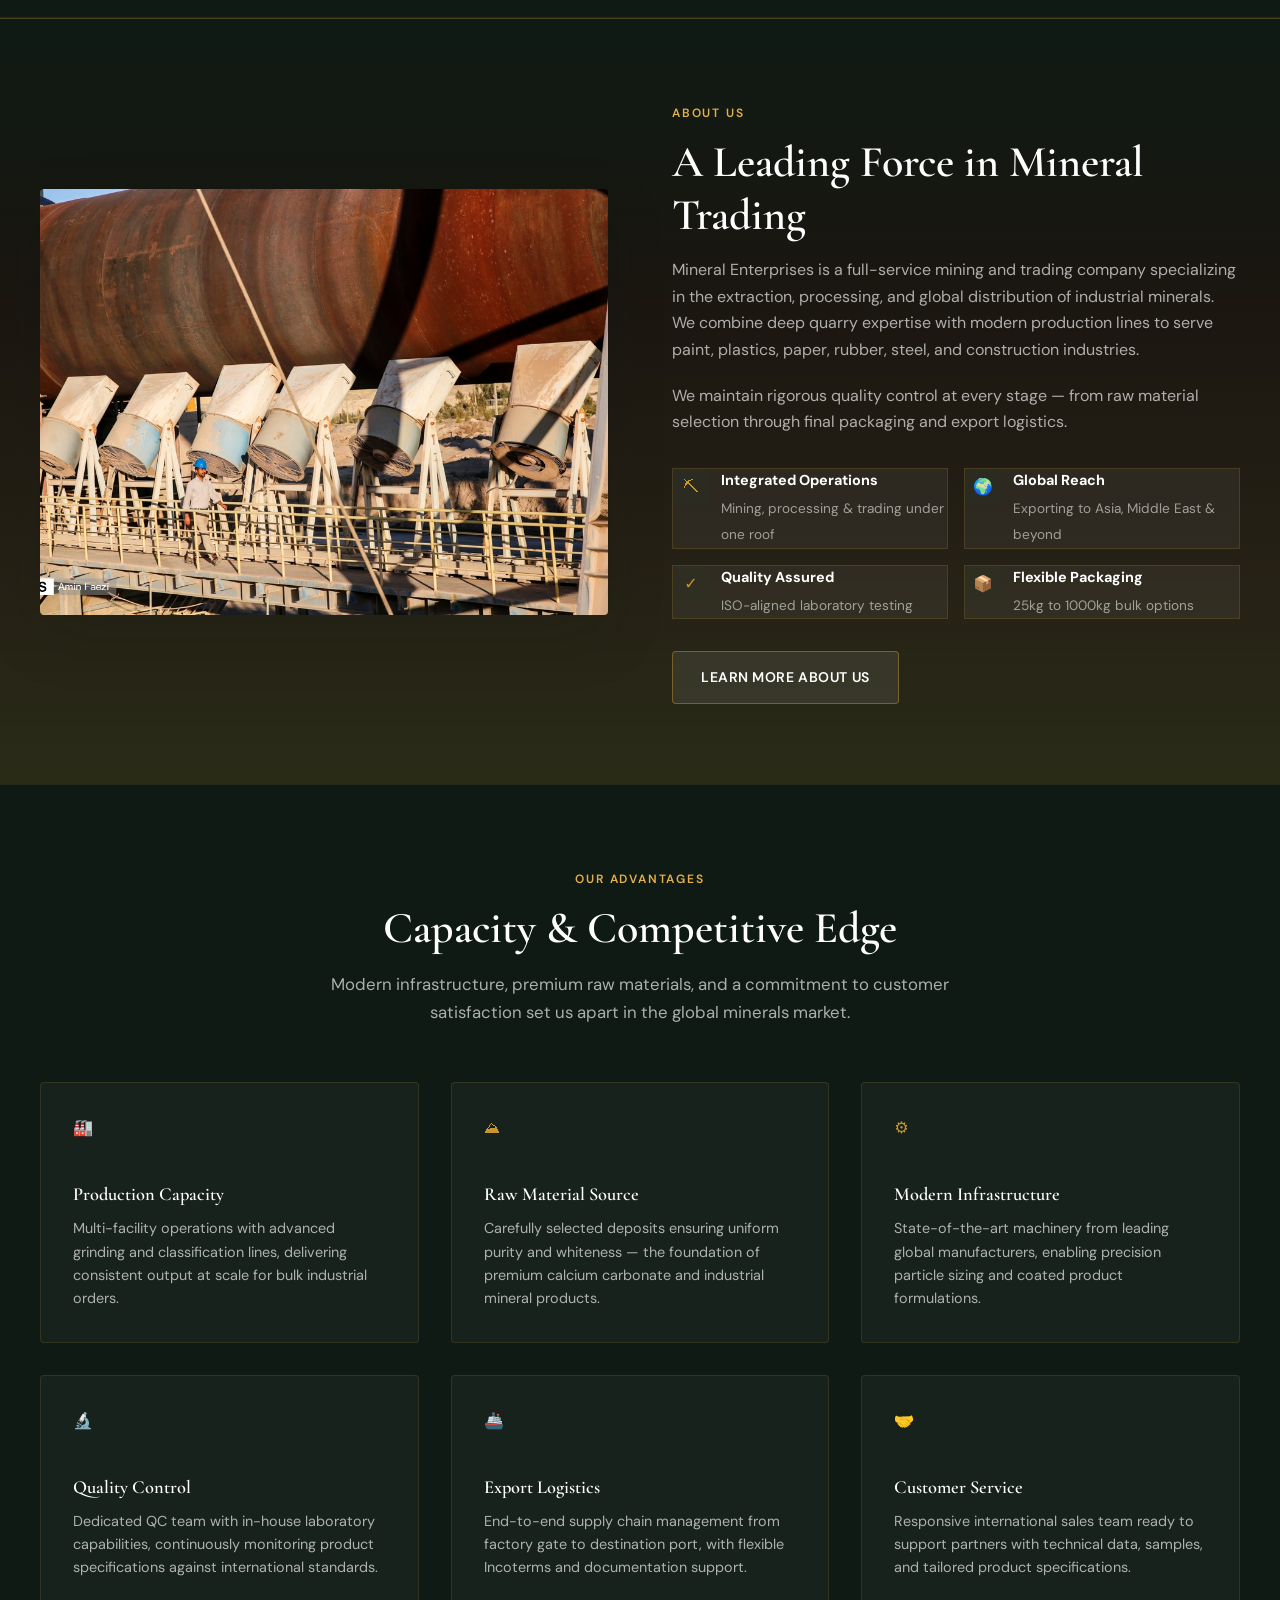
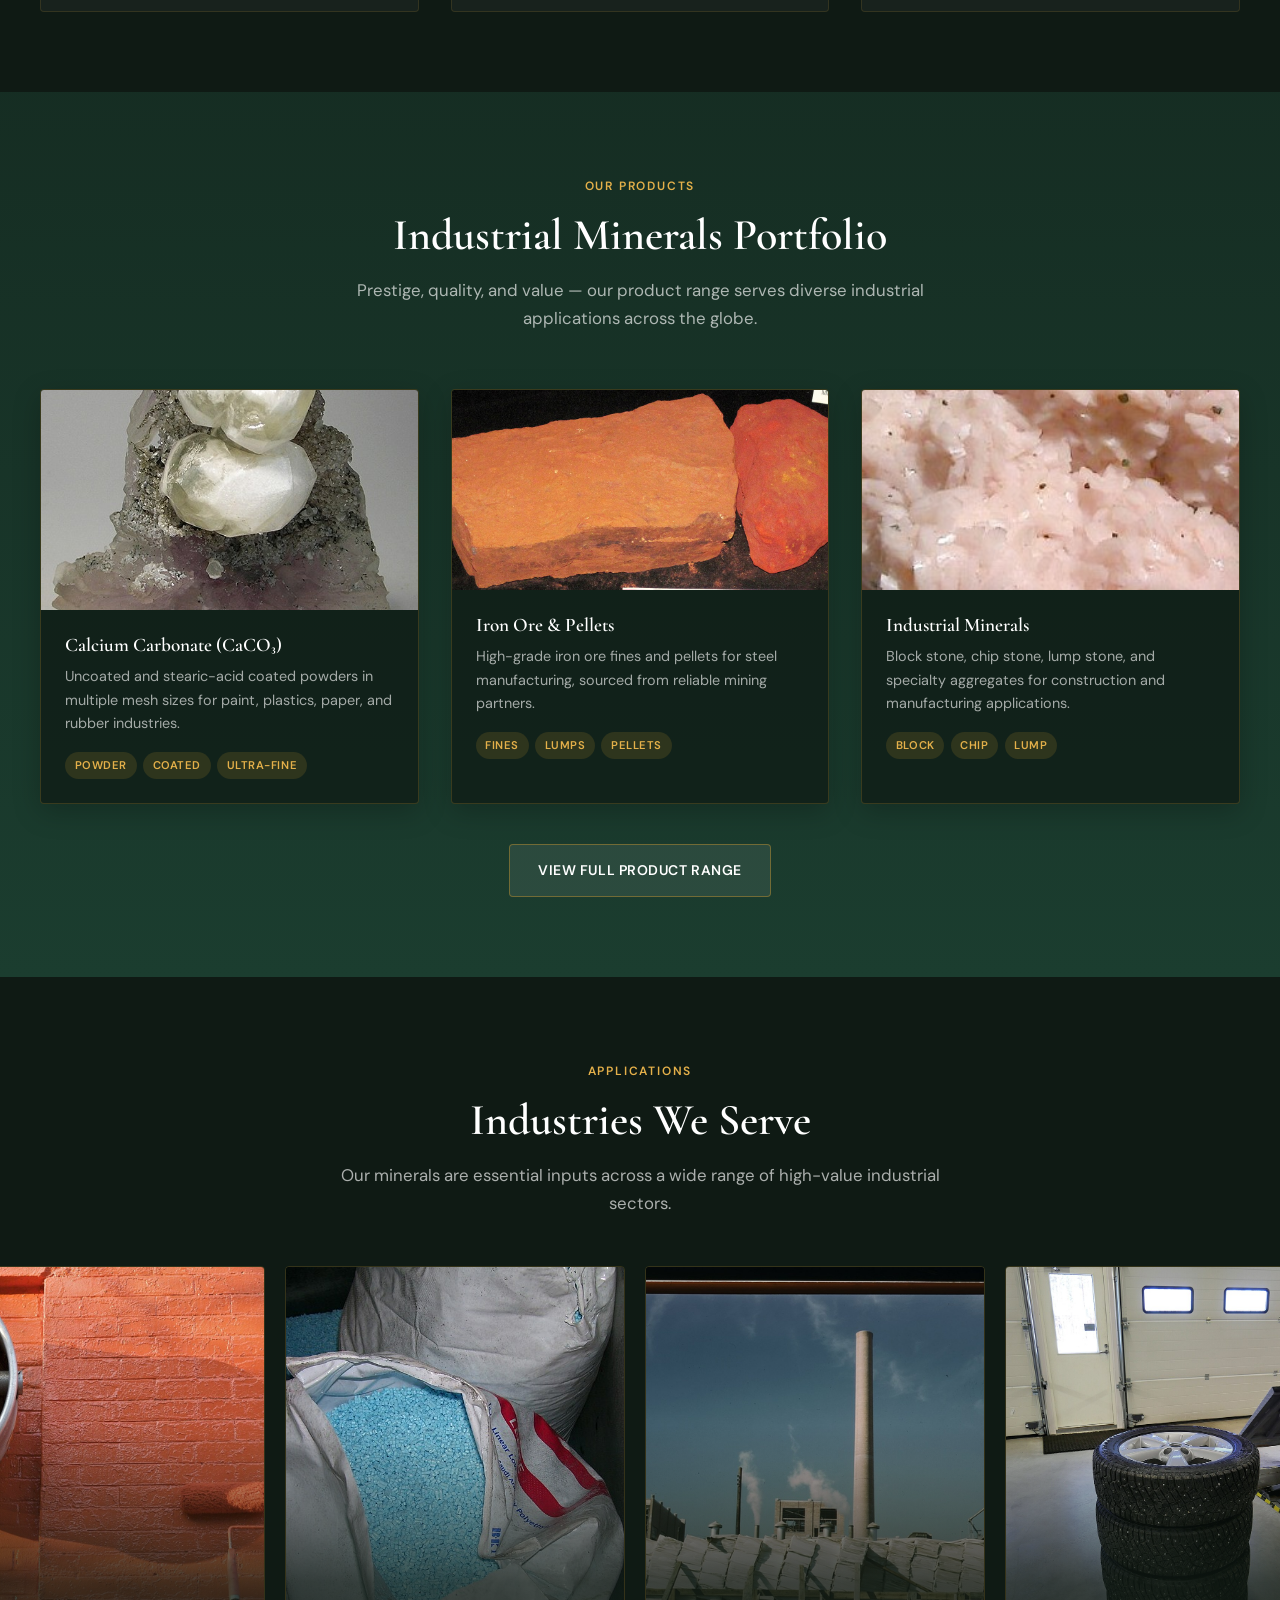
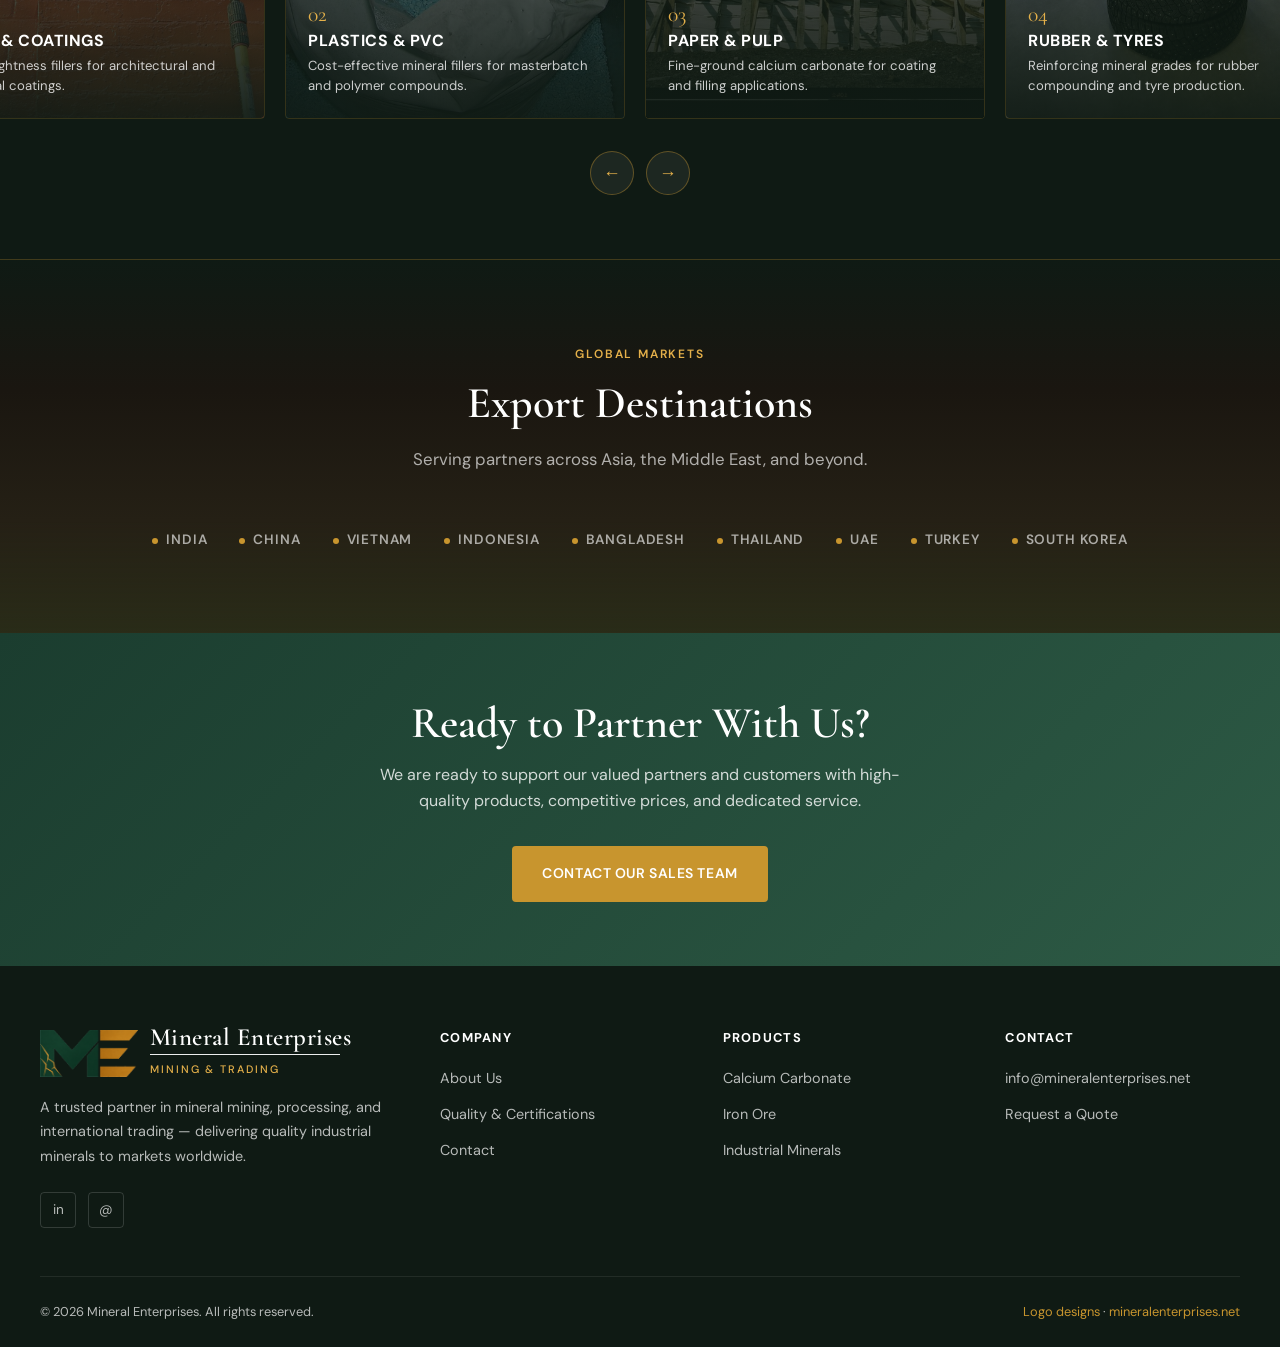
==== commit a86ef1e2: "Publish updated Mineral Enterprises site for GitHub Pages. Brand-aligned green/gold theme, ME logo l" ====
--- a/index.html
+++ b/index.html
@@ -9,14 +9,14 @@
   <link rel="preconnect" href="https://fonts.gstatic.com" crossorigin>
   <link href="https://fonts.googleapis.com/css2?family=Cormorant+Garamond:wght@500;600;700&family=DM+Sans:wght@400;500;600;700&display=swap" rel="stylesheet">
   <link rel="stylesheet" href="css/styles.css">
-  <link rel="icon" href="data:image/svg+xml,<svg xmlns='http://www.w3.org/2000/svg' viewBox='0 0 100 100'><rect fill='%231b3d2f' width='100' height='100' rx='12'/><text x='50' y='68' font-size='48' text-anchor='middle' fill='%23c8952e' font-family='serif'>ME</text></svg>">
+  <link rel="icon" href="assets/ai-generated/favicon.png" type="image/png">
 </head>
-<body>
+<body class="page-brand">
 
   <header class="site-header">
     <div class="container header-inner">
       <a href="index.html" class="logo">
-        <div class="logo-mark">ME</div>
+        <div class="logo-mark"><img src="assets/ai-generated/logo-me.png?v=15" srcset="assets/ai-generated/logo-me@2x.png?v=15 2x" alt="Mineral Enterprises"></div>
         <div class="logo-text">
           <span class="logo-name">Mineral Enterprises</span>
           <span class="logo-tagline">Mining &amp; Trading</span>
@@ -82,10 +82,47 @@
     </div>
   </div>
 
+  <section class="value-chain" id="journey">
+    <div class="container">
+      <div class="section-header">
+        <span class="section-label">Our Value Chain</span>
+        <h2 class="section-title">From Quarry to Global Industries</h2>
+        <p class="section-desc">Five integrated stages — extraction through export — delivering consistent quality at every step.</p>
+      </div>
+      <div class="chain-track">
+        <article class="chain-step">
+          <div class="chain-icon">01</div>
+          <h3>Mining</h3>
+          <p>Responsible open-pit extraction with disciplined material selection.</p>
+        </article>
+        <article class="chain-step">
+          <div class="chain-icon">02</div>
+          <h3>Processing</h3>
+          <p>Crushing, grinding, and classification for uniform particle specs.</p>
+        </article>
+        <article class="chain-step">
+          <div class="chain-icon">03</div>
+          <h3>Quality Control</h3>
+          <p>In-house laboratory testing aligned with international standards.</p>
+        </article>
+        <article class="chain-step">
+          <div class="chain-icon">04</div>
+          <h3>Packaging</h3>
+          <p>25 kg bags to 1000 kg bulk — tailored to your logistics needs.</p>
+        </article>
+        <article class="chain-step">
+          <div class="chain-icon">05</div>
+          <h3>Global Export</h3>
+          <p>Port dispatch and documentation to manufacturing hubs worldwide.</p>
+        </article>
+      </div>
+    </div>
+  </section>
+
   <section id="about">
     <div class="container about-grid">
       <div class="about-image">
-        <img src="https://images.unsplash.com/photo-1581094794329-c8112a89af12?w=800&q=80" alt="Mineral processing facility">
+        <img loading="lazy" src="assets/images/about-facility.jpg" alt="Mineral processing facility">
         <div class="about-image-accent"></div>
       </div>
       <div class="about-content">
@@ -95,7 +132,7 @@
           Mineral Enterprises is a full-service mining and trading company specializing in the extraction, processing, and global distribution of industrial minerals. We combine deep quarry expertise with modern production lines to serve paint, plastics, paper, rubber, steel, and construction industries.
         </p>
         <p>
-          Inspired by industry leaders across Asia, we maintain rigorous quality control at every stage — from raw material selection through final packaging and export logistics.
+          We maintain rigorous quality control at every stage — from raw material selection through final packaging and export logistics.
         </p>
         <div class="about-features">
           <div class="about-feature">
@@ -132,7 +169,7 @@
     </div>
   </section>
 
-  <section class="advantages">
+  <section class="advantages" id="advantages">
     <div class="container">
       <div class="section-header">
         <span class="section-label">Our Advantages</span>
@@ -182,9 +219,9 @@
         <p class="section-desc">Prestige, quality, and value — our product range serves diverse industrial applications across the globe.</p>
       </div>
       <div class="products-grid">
-        <article class="product-card">
+        <article class="product-card product-card--featured">
           <div class="product-image">
-            <img src="https://images.unsplash.com/photo-1611273426858-450d8e129c82?w=600&q=80" alt="Calcium Carbonate powder">
+            <img loading="lazy" src="assets/images/product-caco3.jpg" alt="Calcium Carbonate powder">
           </div>
           <div class="product-body">
             <h3>Calcium Carbonate (CaCO₃)</h3>
@@ -198,7 +235,7 @@
         </article>
         <article class="product-card">
           <div class="product-image">
-            <img src="https://images.unsplash.com/photo-1518709268805-4e9042af2179?w=600&q=80" alt="Iron ore">
+            <img loading="lazy" src="assets/images/product-iron.jpg" alt="Iron ore">
           </div>
           <div class="product-body">
             <h3>Iron Ore &amp; Pellets</h3>
@@ -212,7 +249,7 @@
         </article>
         <article class="product-card">
           <div class="product-image">
-            <img src="https://images.unsplash.com/photo-1473341304170-971dccb5ac1e?w=600&q=80" alt="Industrial minerals">
+            <img loading="lazy" src="assets/images/product-minerals.jpg" alt="Industrial minerals">
           </div>
           <div class="product-body">
             <h3>Industrial Minerals</h3>
@@ -225,37 +262,101 @@
           </div>
         </article>
       </div>
-      <div style="text-align:center; margin-top:2.5rem;">
+      <div class="section-cta">
         <a href="products.html" class="btn btn-dark">View Full Product Range</a>
       </div>
     </div>
   </section>
 
-  <section class="applications">
+  <section class="applications" id="applications">
     <div class="container">
       <div class="section-header">
         <span class="section-label">Applications</span>
         <h2 class="section-title">Industries We Serve</h2>
         <p class="section-desc">Our minerals are essential inputs across a wide range of high-value industrial sectors.</p>
       </div>
-      <div class="app-grid">
-        <div class="app-item"><div class="app-icon">🎨</div><h4>Paint &amp; Coatings</h4></div>
-        <div class="app-item"><div class="app-icon">🔧</div><h4>Plastics &amp; PVC</h4></div>
-        <div class="app-item"><div class="app-icon">📄</div><h4>Paper &amp; Pulp</h4></div>
-        <div class="app-item"><div class="app-icon">⭕</div><h4>Rubber &amp; Tyres</h4></div>
-        <div class="app-item"><div class="app-icon">🏗</div><h4>Construction</h4></div>
-        <div class="app-item"><div class="app-icon">⚡</div><h4>Cable &amp; Wire</h4></div>
-        <div class="app-item"><div class="app-icon">🏭</div><h4>Steel &amp; Metallurgy</h4></div>
-        <div class="app-item"><div class="app-icon">🧪</div><h4>Chemicals</h4></div>
-      </div>
-    </div>
-  </section>
-
-  <div class="markets-strip">
-    <div class="container">
-      <div class="section-header" style="margin-bottom:2rem;">
+    </div>
+    <div class="app-scroll-outer">
+      <div class="app-scroll-track" id="app-scroll-track" tabindex="0" aria-label="Industry applications — scroll horizontally">
+        <article class="app-card">
+          <img loading="lazy" src="assets/images/applications/paint-coatings.jpg?v=3" alt="Paint and coatings manufacturing">
+          <div class="app-card-overlay">
+            <span>01</span>
+            <h4>Paint &amp; Coatings</h4>
+            <p>High-brightness fillers for architectural and industrial coatings.</p>
+          </div>
+        </article>
+        <article class="app-card">
+          <img loading="lazy" src="assets/images/applications/plastics-pvc.jpg?v=3" alt="Plastics and PVC production">
+          <div class="app-card-overlay">
+            <span>02</span>
+            <h4>Plastics &amp; PVC</h4>
+            <p>Cost-effective mineral fillers for masterbatch and polymer compounds.</p>
+          </div>
+        </article>
+        <article class="app-card">
+          <img loading="lazy" src="assets/images/applications/paper-pulp.jpg?v=3" alt="Paper and pulp mill">
+          <div class="app-card-overlay">
+            <span>03</span>
+            <h4>Paper &amp; Pulp</h4>
+            <p>Fine-ground calcium carbonate for coating and filling applications.</p>
+          </div>
+        </article>
+        <article class="app-card">
+          <img loading="lazy" src="assets/images/applications/rubber-tyres.jpg?v=3" alt="Rubber and tyre manufacturing">
+          <div class="app-card-overlay">
+            <span>04</span>
+            <h4>Rubber &amp; Tyres</h4>
+            <p>Reinforcing mineral grades for rubber compounding and tyre production.</p>
+          </div>
+        </article>
+        <article class="app-card">
+          <img loading="lazy" src="assets/images/applications/construction.jpg?v=3" alt="Construction materials">
+          <div class="app-card-overlay">
+            <span>05</span>
+            <h4>Construction</h4>
+            <p>Aggregates and mineral additives for cement and building materials.</p>
+          </div>
+        </article>
+        <article class="app-card">
+          <img loading="lazy" src="assets/images/applications/cable-wire.jpg?v=3" alt="Cable and wire manufacturing">
+          <div class="app-card-overlay">
+            <span>06</span>
+            <h4>Cable &amp; Wire</h4>
+            <p>Ultra-fine fillers for flame-retardant cable compounds.</p>
+          </div>
+        </article>
+        <article class="app-card">
+          <img loading="lazy" src="assets/images/applications/steel-metallurgy.jpg?v=3" alt="Steel and metallurgy">
+          <div class="app-card-overlay">
+            <span>07</span>
+            <h4>Steel &amp; Metallurgy</h4>
+            <p>Iron ore fines, lumps, and pellets for steelmaking.</p>
+          </div>
+        </article>
+        <article class="app-card">
+          <img loading="lazy" src="assets/images/applications/chemicals.jpg?v=3" alt="Chemical processing">
+          <div class="app-card-overlay">
+            <span>08</span>
+            <h4>Chemicals</h4>
+            <p>High-purity mineral inputs for chemical processing and formulations.</p>
+          </div>
+        </article>
+      </div>
+      <div class="app-scroll-nav">
+        <button type="button" class="app-scroll-btn app-scroll-btn--prev" aria-label="Scroll applications left">←</button>
+        <button type="button" class="app-scroll-btn app-scroll-btn--next" aria-label="Scroll applications right">→</button>
+      </div>
+    </div>
+    <p class="app-scroll-hint">Scroll to explore industries →</p>
+  </section>
+
+  <div class="markets-strip" id="markets">
+    <div class="container">
+      <div class="section-header">
         <span class="section-label">Global Markets</span>
-        <h2 class="section-title" style="font-size:1.5rem;">Export Destinations</h2>
+        <h2 class="section-title">Export Destinations</h2>
+        <p class="section-desc">Serving partners across Asia, the Middle East, and beyond.</p>
       </div>
       <div class="markets-list">
         <span class="market-item">India</span>
@@ -271,7 +372,7 @@
     </div>
   </div>
 
-  <section class="cta-banner">
+  <section class="cta-banner" id="contact-cta">
     <div class="container">
       <h2>Ready to Partner With Us?</h2>
       <p>We are ready to support our valued partners and customers with high-quality products, competitive prices, and dedicated service.</p>
@@ -282,7 +383,15 @@
   <footer class="site-footer">
     <div class="container footer-grid">
       <div class="footer-brand">
-        <div class="logo-name">Mineral Enterprises</div>
+        <a href="index.html" class="logo footer-logo">
+          <div class="logo-mark">
+            <img src="assets/ai-generated/logo-me.png?v=15" srcset="assets/ai-generated/logo-me@2x.png?v=15 2x" alt="Mineral Enterprises">
+          </div>
+          <div class="logo-text">
+            <span class="logo-name">Mineral Enterprises</span>
+            <span class="logo-tagline">Mining &amp; Trading</span>
+          </div>
+        </a>
         <p>A trusted partner in mineral mining, processing, and international trading — delivering quality industrial minerals to markets worldwide.</p>
         <div class="footer-social">
           <a href="#" aria-label="LinkedIn">in</a>
@@ -315,7 +424,7 @@
     </div>
     <div class="container footer-bottom">
       <span>&copy; 2026 Mineral Enterprises. All rights reserved.</span>
-      <span><a href="https://mineralenterprises.net">mineralenterprises.net</a></span>
+      <span><a href="logo-preview.html">Logo designs</a> · <a href="https://mineralenterprises.net">mineralenterprises.net</a></span>
     </div>
   </footer>
 
--- a/css/styles.css
+++ b/css/styles.css
@@ -3,6 +3,8 @@
 :root {
   --color-bg: #f7f5f0;
   --color-bg-dark: #0f1a14;
+  --color-bg-green: #0f1a14;
+  --color-bg-gold-section: linear-gradient(180deg, #0f1a14 0%, #1a1610 35%, #252015 70%, rgba(200, 149, 46, 0.14) 100%);
   --color-bg-card: #ffffff;
   --color-primary: #1b3d2f;
   --color-primary-light: #2d5a45;
@@ -19,6 +21,8 @@
   --radius: 4px;
   --max-width: 1200px;
   --header-height: 80px;
+  --logo-mark-height: 48px;
+  --logo-name-nudge: -5px;
 }
 
 *,
@@ -31,6 +35,7 @@
 
 html {
   scroll-behavior: smooth;
+  overflow-x: clip;
 }
 
 body {
@@ -40,6 +45,7 @@
   color: var(--color-text);
   background: var(--color-bg);
   -webkit-font-smoothing: antialiased;
+  overflow-x: clip;
 }
 
 img {
@@ -172,42 +178,69 @@
 
 .logo {
   display: flex;
-  align-items: center;
+  align-items: flex-start;
   gap: 0.75rem;
+  flex-shrink: 1;
+  min-width: 0;
+  max-width: calc(100% - 52px);
 }
 
 .logo-mark {
-  width: 42px;
-  height: 42px;
-  background: linear-gradient(135deg, var(--color-accent), #8b6914);
-  border-radius: var(--radius);
-  display: flex;
-  align-items: center;
-  justify-content: center;
-  font-family: var(--font-display);
-  font-size: 1.25rem;
-  font-weight: 700;
-  color: #fff;
+  height: var(--logo-mark-height);
+  width: auto;
+  flex-shrink: 0;
+  display: block;
+  line-height: 0;
+  background: none;
+  box-shadow: none;
+  padding: 0;
+  margin: 0;
+}
+
+.logo-mark img,
+.logo-mark svg {
+  height: var(--logo-mark-height);
+  width: auto;
+  display: block;
+  object-fit: contain;
+  object-position: top left;
+  background: none !important;
+  box-shadow: none;
 }
 
 .logo-text {
   display: flex;
   flex-direction: column;
+  gap: 0.35rem;
+  flex-shrink: 1;
+  min-width: 0;
+  padding: 0;
+  margin: 0;
+  min-height: var(--logo-mark-height);
+  justify-content: flex-start;
 }
 
 .logo-name {
   font-family: var(--font-display);
-  font-size: 1.15rem;
+  font-size: 1.55rem;
   font-weight: 600;
   color: #fff;
-  line-height: 1.2;
+  line-height: 1;
+  letter-spacing: 0.02em;
+  white-space: nowrap;
+  display: inline-block;
+  padding: 0 0 0.32rem;
+  margin: var(--logo-name-nudge) 0 0;
+  border-bottom: 1.5px solid rgba(255, 255, 255, 0.92);
 }
 
 .logo-tagline {
-  font-size: 0.65rem;
-  letter-spacing: 0.12em;
+  font-size: 0.68rem;
+  font-weight: 500;
+  letter-spacing: 0.18em;
   text-transform: uppercase;
-  color: var(--color-accent);
+  color: var(--color-accent-light);
+  white-space: nowrap;
 }
 
 .nav-desktop {
@@ -311,8 +344,8 @@
   position: absolute;
   inset: 0;
   background:
-    linear-gradient(135deg, rgba(15, 26, 20, 0.92) 0%, rgba(27, 61, 47, 0.75) 50%, rgba(15, 26, 20, 0.88) 100%),
-    url("https://images.unsplash.com/photo-1518709268805-4e9042af2179?w=1920&q=80") center/cover no-repeat;
+    linear-gradient(135deg, rgba(15, 26, 20, 0.88) 0%, rgba(27, 61, 47, 0.72) 50%, rgba(15, 26, 20, 0.85) 100%),
+    url("../assets/images/hero-mining.jpg") center/cover no-repeat;
 }
 
 .hero-pattern {
@@ -433,6 +466,264 @@
   margin-inline: auto;
 }
 
+.section-cta {
+  text-align: center;
+  margin-top: 2.5rem;
+}
+
+/* Value chain timeline */
+.value-chain {
+  background: var(--color-bg);
+  border-bottom: 1px solid var(--color-border);
+}
+
+.chain-track {
+  display: grid;
+  grid-template-columns: repeat(5, 1fr);
+  gap: 1.25rem;
+  position: relative;
+}
+
+.chain-track::before {
+  content: "";
+  position: absolute;
+  top: 28px;
+  left: 10%;
+  right: 10%;
+  height: 2px;
+  background: linear-gradient(90deg, transparent, var(--color-accent) 8%, var(--color-accent) 92%, transparent);
+  z-index: 0;
+}
+
+.chain-step {
+  position: relative;
+  z-index: 1;
+  text-align: center;
+  padding: 0 0.5rem;
+}
+
+.chain-icon {
+  width: 56px;
+  height: 56px;
+  margin: 0 auto 1.25rem;
+  border-radius: 50%;
+  background: var(--color-primary);
+  color: var(--color-accent-light);
+  font-family: var(--font-display);
+  font-size: 1.1rem;
+  font-weight: 600;
+  display: flex;
+  align-items: center;
+  justify-content: center;
+  border: 3px solid var(--color-bg);
+  box-shadow: 0 0 0 2px var(--color-accent);
+  transition: transform 0.3s ease, box-shadow 0.3s ease;
+}
+
+.chain-step:hover .chain-icon {
+  transform: scale(1.08);
+  box-shadow: 0 0 0 2px var(--color-accent), 0 8px 24px rgba(27, 61, 47, 0.2);
+}
+
+.chain-step h3 {
+  font-size: 1rem;
+  margin-bottom: 0.5rem;
+  color: var(--color-primary);
+}
+
+.chain-step p {
+  font-size: 0.85rem;
+  color: var(--color-text-muted);
+  line-height: 1.55;
+}
+
+/* Featured product card spans full width on large screens optional - keep 3 col */
+.product-card--featured .product-image {
+  height: 220px;
+}
+
+/* Immersive scroll section */
+.scroll-story {
+  background: var(--color-bg-dark);
+}
+
+.immersive-scroll {
+  position: relative;
+  min-height: calc(140vh + var(--step-count, 5) * 36vh);
+  padding: 0;
+  background: var(--color-bg-dark);
+}
+
+.immersive-scroll--compact {
+  min-height: calc(120vh + var(--step-count, 1) * 28vh);
+}
+
+.immersive-bg {
+  position: sticky;
+  top: var(--header-height);
+  height: calc(100vh - var(--header-height));
+  background-size: cover;
+  background-position: center;
+  z-index: 0;
+  transform: scale(1.02);
+  transition: background-image 0.6s ease, transform 0.5s ease;
+}
+
+.immersive-overlay {
+  position: absolute;
+  inset: 0;
+  background: linear-gradient(180deg, rgba(15, 26, 20, 0.68) 0%, rgba(15, 26, 20, 0.45) 40%, rgba(15, 26, 20, 0.82) 100%);
+  pointer-events: none;
+  z-index: 1;
+}
+
+.immersive-content {
+  position: absolute;
+  inset: 0;
+  z-index: 2;
+  display: grid;
+  grid-template-columns: 1fr;
+  align-content: start;
+  padding-top: calc(var(--header-height) + 2rem);
+}
+
+.immersive-intro {
+  text-align: center;
+  max-width: 760px;
+  margin: 0 auto 2rem;
+}
+
+.immersive-intro .section-title,
+.immersive-intro .section-desc {
+  color: #fff;
+}
+
+.immersive-intro .section-desc {
+  color: rgba(255, 255, 255, 0.8);
+}
+
+.immersive-steps {
+  width: min(100% - 2.5rem, var(--max-width));
+  margin: 0 auto;
+  display: grid;
+  gap: 14vh;
+  padding-bottom: 40vh;
+}
+
+.immersive-step {
+  width: min(560px, 100%);
+  background: rgba(15, 26, 20, 0.62);
+  border: 1px solid rgba(228, 176, 74, 0.25);
+  backdrop-filter: blur(8px);
+  border-radius: var(--radius);
+  padding: 1.3rem 1.4rem;
+  transform: translateY(24px);
+  opacity: 0.72;
+  transition: all 0.45s cubic-bezier(0.22, 1, 0.36, 1);
+}
+
+.immersive-step:nth-child(even) {
+  justify-self: end;
+}
+
+.immersive-step > span:not(.section-label) {
+  display: inline-block;
+  font-family: var(--font-display);
+  color: var(--color-accent-light);
+  font-size: 1.5rem;
+  margin-bottom: 0.2rem;
+}
+
+.immersive-step .section-label {
+  font-family: var(--font-body);
+  font-size: 0.75rem;
+  letter-spacing: 0.15em;
+  text-transform: uppercase;
+  color: var(--color-accent-light);
+}
+
+.immersive-step h3 {
+  color: #fff;
+  margin-bottom: 0.35rem;
+}
+
+.immersive-step p {
+  color: rgba(255, 255, 255, 0.82);
+  font-size: 0.94rem;
+}
+
+.immersive-step.is-active {
+  opacity: 1;
+  transform: translateY(0);
+  border-color: rgba(228, 176, 74, 0.65);
+  box-shadow: 0 16px 40px rgba(0, 0, 0, 0.25);
+}
+
+.immersive-step--wide {
+  width: min(720px, 100%);
+}
+
+.immersive-step--center {
+  justify-self: center !important;
+  text-align: center;
+}
+
+.immersive-step--center .btn {
+  margin-top: 1rem;
+}
+
+.immersive-outro {
+  text-align: center;
+  padding-bottom: 38vh;
+  margin-top: -8vh;
+}
+
+.immersive-outro .btn-outline {
+  color: #fff;
+  border-color: rgba(228, 176, 74, 0.65);
+}
+
+.immersive-outro .btn-outline:hover {
+  background: var(--color-accent);
+  border-color: var(--color-accent);
+  color: var(--color-bg-dark);
+}
+
+.immersive-tags {
+  display: flex;
+  flex-wrap: wrap;
+  gap: 0.4rem;
+  margin-top: 0.75rem;
+}
+
+.immersive-tags span {
+  font-size: 0.72rem;
+  font-weight: 600;
+  text-transform: uppercase;
+  letter-spacing: 0.04em;
+  padding: 0.25rem 0.55rem;
+  border-radius: 999px;
+  background: rgba(228, 176, 74, 0.18);
+  color: var(--color-accent-light);
+}
+
+.immersive-step .markets-list {
+  display: flex;
+  flex-wrap: wrap;
+  gap: 0.6rem;
+  justify-content: center;
+}
+
+.immersive-step .market-item {
+  background: rgba(228, 176, 74, 0.15);
+  border: 1px solid rgba(228, 176, 74, 0.35);
+  color: #fff;
+  padding: 0.45rem 1rem;
+  border-radius: 999px;
+  font-size: 0.88rem;
+  font-weight: 500;
+}
+
 /* About preview */
 .about-grid {
   display: grid;
@@ -627,43 +918,252 @@
   border-radius: 100px;
 }
 
-/* Applications */
+/* Applications — horizontal scroll gallery */
 .applications {
-  background: linear-gradient(180deg, #eef2ef 0%, var(--color-bg) 100%);
-}
-
-.app-grid {
+  background: var(--color-bg-dark);
+  padding-bottom: 4rem;
+  overflow: hidden;
+}
+
+.applications .section-header {
+  margin-bottom: 2.5rem;
+}
+
+.applications .section-label {
+  color: var(--color-accent);
+}
+
+.applications .section-title {
+  color: #fff;
+}
+
+.applications .section-desc {
+  color: rgba(255, 255, 255, 0.65);
+}
+
+.app-scroll-outer {
+  position: relative;
+  width: 100%;
+}
+
+.app-scroll-track {
+  display: flex;
+  gap: 1.25rem;
+  overflow-x: auto;
+  scroll-snap-type: x mandatory;
+  scroll-behavior: smooth;
+  -webkit-overflow-scrolling: touch;
+  padding: 0.5rem max(1.25rem, calc((100vw - var(--max-width)) / 2 + 1.25rem)) 1.5rem;
+  scrollbar-width: thin;
+  scrollbar-color: var(--color-accent) rgba(255, 255, 255, 0.08);
+}
+
+.app-scroll-track::-webkit-scrollbar {
+  height: 6px;
+}
+
+.app-scroll-track::-webkit-scrollbar-track {
+  background: rgba(255, 255, 255, 0.06);
+  border-radius: 999px;
+}
+
+.app-scroll-track::-webkit-scrollbar-thumb {
+  background: var(--color-accent);
+  border-radius: 999px;
+}
+
+.app-card {
+  flex: 0 0 min(340px, 82vw);
+  scroll-snap-align: start;
+  position: relative;
+  border-radius: var(--radius);
+  overflow: hidden;
+  aspect-ratio: 3 / 4;
+  border: 1px solid rgba(200, 149, 46, 0.2);
+  transition: transform 0.35s ease, border-color 0.35s ease, box-shadow 0.35s ease;
+}
+
+.app-card:hover {
+  transform: translateY(-6px);
+  border-color: rgba(228, 176, 74, 0.55);
+  box-shadow: 0 20px 48px rgba(0, 0, 0, 0.35);
+}
+
+.app-card img {
+  width: 100%;
+  height: 100%;
+  object-fit: cover;
+  object-position: center;
+  transition: transform 0.6s ease;
+}
+
+.app-card:hover img {
+  transform: scale(1.06);
+}
+
+.app-card-overlay {
+  position: absolute;
+  inset: 0;
+  display: flex;
+  flex-direction: column;
+  justify-content: flex-end;
+  padding: 1.4rem;
+  background: linear-gradient(180deg, transparent 35%, rgba(15, 26, 20, 0.75) 70%, rgba(15, 26, 20, 0.95) 100%);
+}
+
+.app-card-overlay span {
+  font-family: var(--font-display);
+  font-size: 1.35rem;
+  color: var(--color-accent-light);
+  line-height: 1;
+  margin-bottom: 0.35rem;
+}
+
+.app-card-overlay h4 {
+  font-family: var(--font-body);
+  font-size: 1rem;
+  font-weight: 700;
+  letter-spacing: 0.03em;
+  text-transform: uppercase;
+  color: #fff;
+  margin-bottom: 0.4rem;
+}
+
+.app-card-overlay p {
+  font-size: 0.82rem;
+  color: rgba(255, 255, 255, 0.78);
+  line-height: 1.5;
+}
+
+.app-scroll-nav {
+  display: flex;
+  justify-content: center;
+  gap: 0.75rem;
+  margin-top: 0.5rem;
+}
+
+.app-scroll-btn {
+  width: 44px;
+  height: 44px;
+  border-radius: 50%;
+  border: 1px solid rgba(200, 149, 46, 0.4);
+  background: rgba(255, 255, 255, 0.06);
+  color: var(--color-accent-light);
+  font-size: 1.1rem;
+  cursor: pointer;
+  transition: all 0.25s ease;
+}
+
+.app-scroll-btn:hover {
+  background: var(--color-accent);
+  color: var(--color-bg-dark);
+  border-color: var(--color-accent);
+}
+
+.app-scroll-hint {
+  text-align: center;
+  font-size: 0.78rem;
+  letter-spacing: 0.08em;
+  text-transform: uppercase;
+  color: rgba(255, 255, 255, 0.4);
+  margin-top: 0.75rem;
+}
+
+@media (max-width: 768px) {
+  .app-scroll-hint {
+    display: block;
+  }
+}
+
+@media (min-width: 769px) {
+  .app-scroll-hint {
+    display: none;
+  }
+}
+
+/* Packaging options (products page) */
+.packaging-section {
+  background: var(--color-bg-dark);
+  padding: 5rem 0;
+}
+
+.packaging-section .section-label {
+  color: var(--color-accent);
+}
+
+.packaging-section .section-title {
+  color: #fff;
+}
+
+.packaging-section .section-desc {
+  color: rgba(255, 255, 255, 0.65);
+}
+
+.packaging-grid {
   display: grid;
-  grid-template-columns: repeat(4, 1fr);
+  grid-template-columns: repeat(3, 1fr);
   gap: 1.5rem;
 }
 
-.app-item {
+.packaging-card {
+  background: rgba(255, 255, 255, 0.05);
+  border: 1px solid rgba(200, 149, 46, 0.22);
+  border-radius: var(--radius);
+  padding: 1.75rem 1.5rem;
   text-align: center;
-  padding: 2rem 1rem;
-  background: var(--color-bg-card);
-  border-radius: var(--radius);
-  border: 1px solid var(--color-border);
-  transition: all 0.25s ease;
-}
-
-.app-item:hover {
-  border-color: var(--color-accent);
-  box-shadow: var(--shadow-sm);
-}
-
-.app-icon {
-  font-size: 2rem;
-  margin-bottom: 0.75rem;
-}
-
-.app-item h4 {
+  transition: all 0.3s ease;
+}
+
+.packaging-card:hover {
+  background: rgba(255, 255, 255, 0.08);
+  border-color: rgba(228, 176, 74, 0.5);
+  transform: translateY(-4px);
+  box-shadow: 0 12px 32px rgba(0, 0, 0, 0.25);
+}
+
+.packaging-icon {
+  width: 56px;
+  height: 56px;
+  margin: 0 auto 1rem;
+  border-radius: 50%;
+  background: rgba(200, 149, 46, 0.15);
+  border: 2px solid rgba(200, 149, 46, 0.35);
+  display: flex;
+  align-items: center;
+  justify-content: center;
+  font-family: var(--font-display);
+  font-size: 1rem;
+  font-weight: 700;
+  color: var(--color-accent-light);
+  line-height: 1;
+}
+
+.packaging-card h4 {
   font-family: var(--font-body);
-  font-size: 0.85rem;
-  font-weight: 600;
+  font-size: 0.9rem;
+  font-weight: 700;
   letter-spacing: 0.04em;
   text-transform: uppercase;
-  color: var(--color-primary);
+  color: #fff;
+  margin-bottom: 0.5rem;
+}
+
+.packaging-card p {
+  font-size: 0.82rem;
+  color: rgba(255, 255, 255, 0.62);
+  line-height: 1.55;
+}
+
+@media (max-width: 1024px) {
+  .packaging-grid {
+    grid-template-columns: repeat(2, 1fr);
+  }
+}
+
+@media (max-width: 480px) {
+  .packaging-grid {
+    grid-template-columns: 1fr;
+  }
 }
 
 /* CTA */
@@ -700,7 +1200,7 @@
   inset: 0;
   background:
     linear-gradient(135deg, rgba(15, 26, 20, 0.95), rgba(27, 61, 47, 0.85)),
-    url("https://images.unsplash.com/photo-1581094794329-c8112a89af12?w=1920&q=80") center/cover;
+    url("../assets/images/hero-mining.jpg") center/cover;
   z-index: 0;
 }
 
@@ -1105,9 +1605,36 @@
   border-bottom: 1px solid rgba(255, 255, 255, 0.08);
 }
 
-.footer-brand .logo-name {
-  font-size: 1.25rem;
+.footer-brand .footer-logo {
+  display: flex;
+  align-items: flex-start;
+  gap: 0.75rem;
   margin-bottom: 1rem;
+  text-decoration: none;
+}
+
+.footer-brand .footer-logo .logo-mark {
+  line-height: 0;
+}
+
+.footer-brand .footer-logo .logo-mark img,
+.footer-brand .footer-logo .logo-mark svg {
+  height: var(--logo-mark-height);
+  object-position: top left;
+}
+
+.footer-brand .footer-logo .logo-text {
+  min-height: var(--logo-mark-height);
+}
+
+.footer-brand .footer-logo .logo-name {
+  font-size: 1.55rem;
+  margin-top: var(--logo-name-nudge);
+  border-bottom-color: rgba(255, 255, 255, 0.92);
+}
+
+.footer-brand .footer-logo .logo-tagline {
+  color: var(--color-accent-light);
 }
 
 .footer-brand p {
@@ -1176,7 +1703,7 @@
 
 /* Markets strip */
 .markets-strip {
-  padding: 3rem 0;
+  padding: 5rem 0;
   background: var(--color-bg-card);
   border-top: 1px solid var(--color-border);
   border-bottom: 1px solid var(--color-border);
@@ -1208,20 +1735,211 @@
   border-radius: 50%;
 }
 
+/* Site-wide brand theme — green sections followed by lighter gold */
+.page-brand {
+  background: var(--color-bg-green);
+  color: rgba(255, 255, 255, 0.85);
+}
+
+.page-brand h2,
+.page-brand h3,
+.page-brand h4,
+.page-brand .content-block h2,
+.page-brand .section-title {
+  color: #fff;
+}
+
+.page-brand .section-desc,
+.page-brand .content-block p,
+.page-brand .content-block li,
+.page-brand .timeline-item p,
+.page-brand .service-card p,
+.page-brand .cert-card p,
+.page-brand .process-step p,
+.page-brand .contact-info > p,
+.page-brand .contact-item span,
+.page-brand .contact-item a {
+  color: rgba(255, 255, 255, 0.65);
+}
+
+.page-brand .section-label {
+  color: var(--color-accent-light);
+}
+
+/* Inner pages — alternate green then gold-tint sections */
+.page-brand section.page-hero ~ section:nth-of-type(odd):not(.cta-banner):not(.advantages):not(.applications):not(.packaging-section) {
+  background: var(--color-bg-green);
+}
+
+.page-brand section.page-hero ~ section:nth-of-type(even):not(.cta-banner):not(.advantages):not(.applications):not(.packaging-section),
+.page-brand .section-gold {
+  background: var(--color-bg-gold-section);
+  border-top: 1px solid rgba(200, 149, 46, 0.2);
+  border-bottom: 1px solid rgba(200, 149, 46, 0.12);
+}
+
+.page-brand .section-green {
+  background: var(--color-bg-green);
+}
+
+.page-brand .value-card,
+.page-brand .service-card,
+.page-brand .product-card,
+.page-brand .cert-card,
+.page-brand .contact-form {
+  background: rgba(15, 26, 20, 0.72);
+  border-color: rgba(200, 149, 46, 0.22);
+  box-shadow: 0 8px 28px rgba(0, 0, 0, 0.22);
+}
+
+.page-brand .service-card:hover,
+.page-brand .product-card:hover {
+  border-color: rgba(228, 176, 74, 0.45);
+}
+
+.page-brand .value-card h4,
+.page-brand .process-step::before {
+  color: var(--color-accent-light);
+}
+
+.page-brand .process-step h4 {
+  color: rgba(255, 255, 255, 0.85);
+}
+
+.page-brand .contact-item-icon {
+  background: rgba(200, 149, 46, 0.12);
+}
+
+.page-brand .contact-item strong {
+  color: var(--color-accent-light);
+}
+
+.page-brand .form-group label {
+  color: rgba(255, 255, 255, 0.75);
+}
+
+.page-brand .form-group input,
+.page-brand .form-group select,
+.page-brand .form-group textarea {
+  background: rgba(255, 255, 255, 0.06);
+  border-color: rgba(200, 149, 46, 0.28);
+  color: #fff;
+}
+
+.page-brand .form-group input::placeholder,
+.page-brand .form-group textarea::placeholder {
+  color: rgba(255, 255, 255, 0.35);
+}
+
+.page-brand .timeline {
+  border-left-color: rgba(200, 149, 46, 0.35);
+}
+
+.page-brand .timeline-item::before {
+  border-color: var(--color-bg-green);
+}
+
+.page-brand .product-body p {
+  color: rgba(255, 255, 255, 0.62);
+}
+
+.page-brand .product-tag {
+  background: rgba(200, 149, 46, 0.16);
+  color: var(--color-accent-light);
+}
+
+.page-brand .btn-dark {
+  background: rgba(255, 255, 255, 0.08);
+  border: 1px solid rgba(200, 149, 46, 0.45);
+  color: #fff;
+}
+
+.page-brand .btn-dark:hover {
+  background: var(--color-accent);
+  border-color: var(--color-accent);
+}
+
+/* Homepage sections */
+.page-brand .value-chain {
+  background: var(--color-bg-green);
+  border-bottom: 1px solid rgba(200, 149, 46, 0.12);
+}
+
+.page-brand .value-chain .section-desc,
+.page-brand #about .about-content > p,
+.page-brand #products .section-desc,
+.page-brand .markets-strip .section-desc {
+  color: rgba(255, 255, 255, 0.65);
+}
+
+.page-brand .chain-icon {
+  border-color: var(--color-bg-green);
+}
+
+.page-brand .chain-step h3 {
+  color: #fff;
+}
+
+.page-brand .chain-step p {
+  color: rgba(255, 255, 255, 0.58);
+}
+
+.page-brand #about {
+  background: var(--color-bg-gold-section);
+  border-top: 1px solid rgba(200, 149, 46, 0.2);
+  border-bottom: 1px solid rgba(200, 149, 46, 0.12);
+}
+
+.page-brand .about-feature {
+  background: rgba(255, 255, 255, 0.05);
+  border: 1px solid rgba(200, 149, 46, 0.18);
+}
+
+.page-brand .about-feature strong {
+  color: #fff;
+}
+
+.page-brand .about-feature span {
+  color: rgba(255, 255, 255, 0.55);
+}
+
+.page-brand #products {
+  background: linear-gradient(180deg, rgba(27, 61, 47, 0.55) 0%, var(--color-primary) 100%);
+}
+
+.page-brand .markets-strip {
+  background: var(--color-bg-gold-section);
+  border-color: rgba(200, 149, 46, 0.15);
+}
+
+.page-brand .market-item {
+  color: rgba(255, 255, 255, 0.62);
+}
+
 /* Responsive */
 @media (max-width: 1024px) {
   .stats-grid { grid-template-columns: repeat(2, 1fr); }
   .advantages-grid { grid-template-columns: 1fr 1fr; }
   .products-grid { grid-template-columns: 1fr 1fr; }
-  .app-grid { grid-template-columns: repeat(2, 1fr); }
   .footer-grid { grid-template-columns: 1fr 1fr; }
   .cert-grid { grid-template-columns: 1fr 1fr; }
   .process-steps { grid-template-columns: repeat(2, 1fr); }
+  .chain-track {
+    grid-template-columns: repeat(3, 1fr);
+  }
+  .chain-track::before { display: none; }
 }
 
 @media (max-width: 768px) {
   .nav-desktop { display: none; }
   .nav-toggle { display: flex; }
+  :root {
+    --logo-mark-height: 40px;
+    --logo-name-nudge: -4px;
+  }
+  .logo-name { font-size: 1.32rem; }
+  .logo-tagline { font-size: 0.6rem; letter-spacing: 0.14em; }
+  .footer-brand .footer-logo .logo-name { font-size: 1.32rem; }
 
   .about-grid,
   .content-grid,
@@ -1230,10 +1948,48 @@
     gap: 2rem;
   }
 
+  .chain-track {
+    grid-template-columns: 1fr;
+    gap: 1.5rem;
+    max-width: 420px;
+    margin-inline: auto;
+  }
+
+  .chain-track::before {
+    top: 0;
+    bottom: 0;
+    left: 28px;
+    right: auto;
+    width: 2px;
+    height: auto;
+    background: linear-gradient(180deg, transparent, var(--color-accent) 5%, var(--color-accent) 95%, transparent);
+  }
+
+  .chain-step {
+    display: grid;
+    grid-template-columns: 56px 1fr;
+    gap: 1rem 1.25rem;
+    text-align: left;
+    align-items: start;
+  }
+
+  .chain-icon {
+    margin: 0;
+    grid-row: span 2;
+  }
+
+  .chain-step h3 {
+    margin-bottom: 0.25rem;
+    align-self: end;
+  }
+
+  .chain-step p {
+    grid-column: 2;
+  }
+
   .stats-grid { grid-template-columns: 1fr 1fr; }
   .advantages-grid,
   .products-grid,
-  .app-grid,
   .cert-grid,
   .process-steps,
   .values-grid,
@@ -1248,7 +2004,109 @@
 }
 
 @media (max-width: 480px) {
+  .container {
+    width: min(100% - 1.25rem, var(--max-width));
+  }
+  :root {
+    --logo-name-nudge: -3px;
+  }
   .stats-grid { grid-template-columns: 1fr; }
   .hero-actions { flex-direction: column; }
   .hero-actions .btn { width: 100%; justify-content: center; }
-}
+  .header-inner { gap: 0.5rem; }
+  .logo { gap: 0.5rem; max-width: calc(100% - 48px); }
+  .logo-name { font-size: 1.15rem; }
+  .logo-tagline { font-size: 0.54rem; letter-spacing: 0.12em; }
+  .footer-brand .footer-logo .logo-name { font-size: 1.15rem; }
+}
+
+@media (max-width: 360px) {
+  .logo-name { font-size: 1.05rem; }
+  .logo-tagline { font-size: 0.5rem; letter-spacing: 0.1em; }
+  .footer-brand .footer-logo .logo-name { font-size: 1.05rem; }
+}
+
+/* ── Scroll progress bar ── */
+.scroll-progress {
+  position: fixed;
+  top: 0;
+  left: 0;
+  height: 3px;
+  width: 0%;
+  background: linear-gradient(90deg, var(--color-accent), var(--color-accent-light));
+  z-index: 1001;
+  transition: width 0.08s linear;
+  pointer-events: none;
+}
+
+/* ── Scroll reveal animations ── */
+.reveal {
+  opacity: 0;
+  transform: translateY(36px);
+  transition: opacity 0.7s cubic-bezier(0.22, 1, 0.36, 1),
+              transform 0.7s cubic-bezier(0.22, 1, 0.36, 1);
+}
+
+.reveal.reveal-left {
+  transform: translateX(-36px);
+}
+
+.reveal.reveal-right {
+  transform: translateX(36px);
+}
+
+.reveal.reveal-scale {
+  transform: scale(0.94);
+}
+
+.reveal.is-visible {
+  opacity: 1;
+  transform: none;
+}
+
+.reveal-stagger > * {
+  opacity: 0;
+  transform: translateY(24px);
+  transition: opacity 0.55s cubic-bezier(0.22, 1, 0.36, 1),
+              transform 0.55s cubic-bezier(0.22, 1, 0.36, 1);
+}
+
+.reveal-stagger.is-visible > *:nth-child(1) { transition-delay: 0.05s; opacity: 1; transform: none; }
+.reveal-stagger.is-visible > *:nth-child(2) { transition-delay: 0.12s; opacity: 1; transform: none; }
+.reveal-stagger.is-visible > *:nth-child(3) { transition-delay: 0.19s; opacity: 1; transform: none; }
+.reveal-stagger.is-visible > *:nth-child(4) { transition-delay: 0.26s; opacity: 1; transform: none; }
+.reveal-stagger.is-visible > *:nth-child(5) { transition-delay: 0.33s; opacity: 1; transform: none; }
+.reveal-stagger.is-visible > *:nth-child(6) { transition-delay: 0.40s; opacity: 1; transform: none; }
+.reveal-stagger.is-visible > *:nth-child(n+7) { transition-delay: 0.47s; opacity: 1; transform: none; }
+
+/* Hero parallax layer */
+.hero-bg {
+  will-change: transform;
+  transition: transform 0.1s linear;
+}
+
+/* Smooth image loading */
+img {
+  background: var(--color-bg);
+}
+
+img[loading="lazy"] {
+  opacity: 0;
+  transition: opacity 0.4s ease;
+}
+
+img.is-loaded,
+img:not([loading="lazy"]) {
+  opacity: 1;
+}
+
+/* Reduced motion */
+@media (prefers-reduced-motion: reduce) {
+  html { scroll-behavior: auto; }
+  .reveal, .reveal-stagger > * {
+    opacity: 1;
+    transform: none;
+    transition: none;
+  }
+  .hero-bg { transition: none; }
+}
